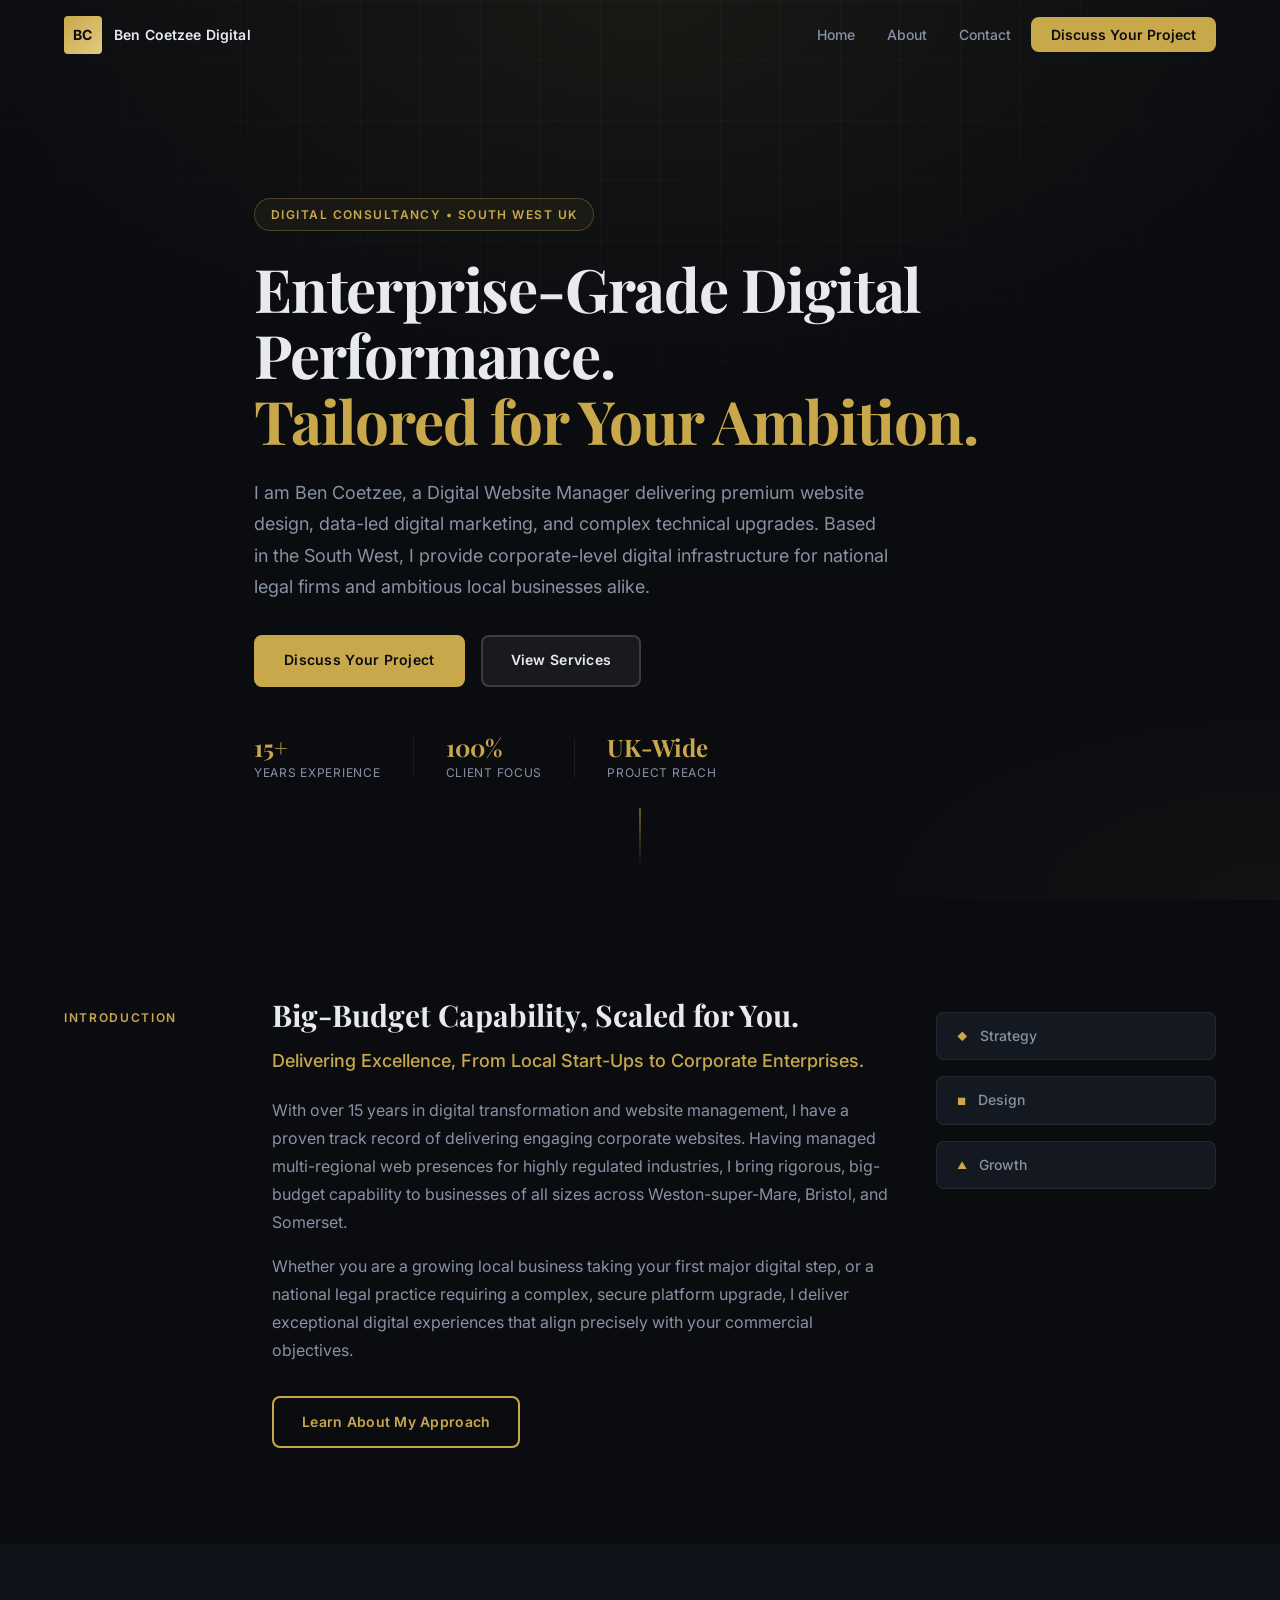
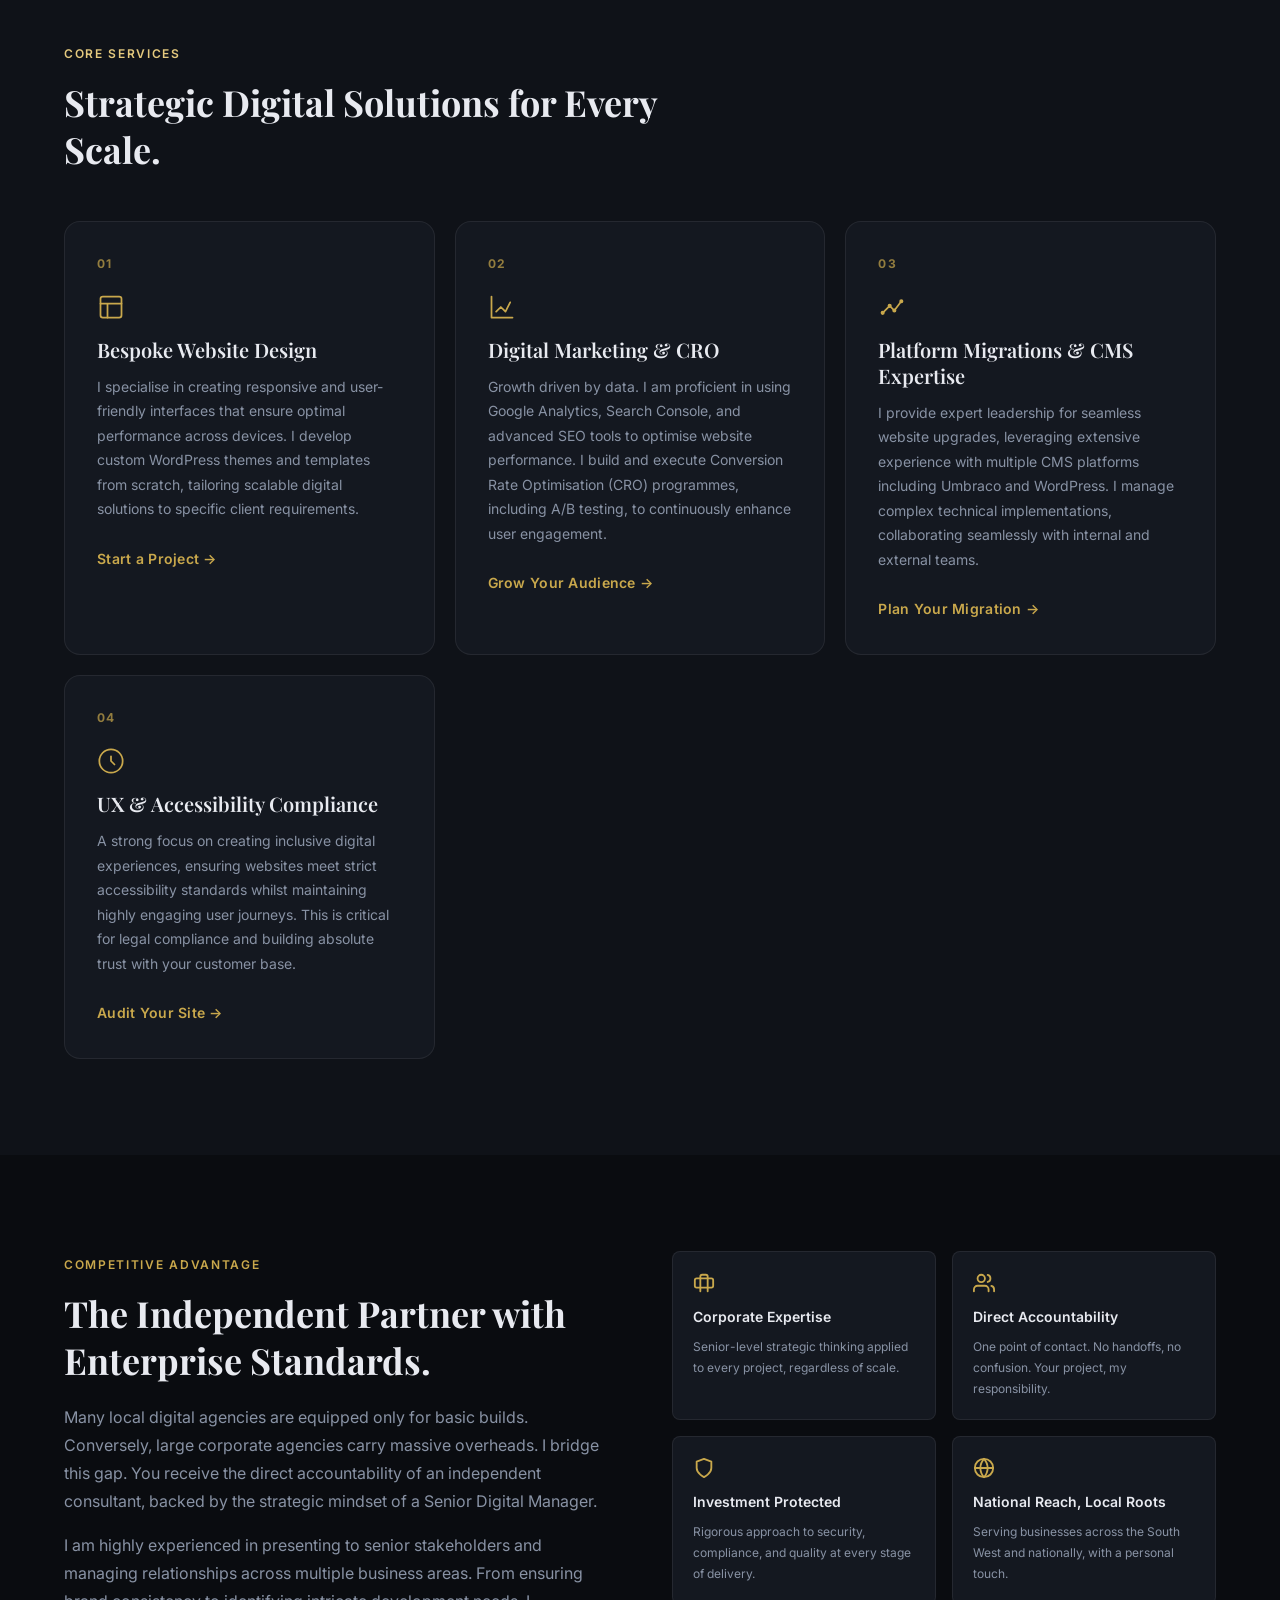
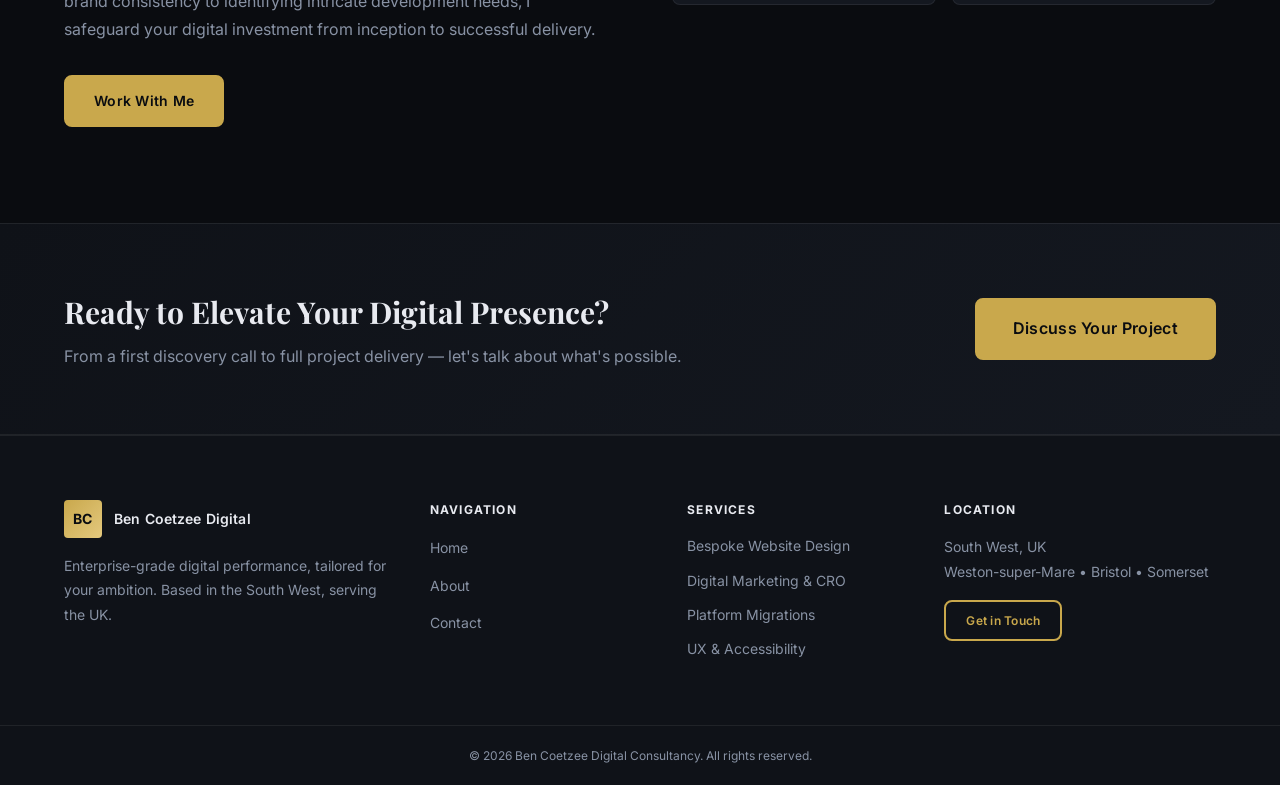
==== index.html @ 6abab6e7 "Add complete Ben Coetzee Digital Consultancy website Three-page static site (Home, About, Contact) f" ====
<!DOCTYPE html>
<html lang="en">
<head>
  <meta charset="UTF-8" />
  <meta name="viewport" content="width=device-width, initial-scale=1.0" />
  <meta name="description" content="Ben Coetzee Digital Consultancy – Enterprise-grade website design, digital marketing, and technical upgrades for businesses across Weston-super-Mare, Bristol, and Somerset." />
  <title>Ben Coetzee Digital | Enterprise-Grade Digital Performance</title>
  <link rel="stylesheet" href="assets/css/style.css" />
  <link rel="preconnect" href="https://fonts.googleapis.com" />
  <link rel="preconnect" href="https://fonts.gstatic.com" crossorigin />
  <link href="https://fonts.googleapis.com/css2?family=Inter:wght@300;400;500;600;700&family=Playfair+Display:wght@400;600;700&display=swap" rel="stylesheet" />
</head>
<body>

  <!-- Navigation -->
  <header class="site-header" id="site-header">
    <nav class="nav container">
      <a href="index.html" class="nav__logo">
        <span class="logo-mark">BC</span>
        <span class="logo-text">Ben Coetzee Digital</span>
      </a>
      <button class="nav__toggle" id="nav-toggle" aria-label="Toggle navigation" aria-expanded="false">
        <span></span><span></span><span></span>
      </button>
      <ul class="nav__links" id="nav-links">
        <li><a href="index.html" class="nav__link active">Home</a></li>
        <li><a href="about.html" class="nav__link">About</a></li>
        <li><a href="contact.html" class="nav__link">Contact</a></li>
        <li><a href="contact.html" class="nav__link nav__cta">Discuss Your Project</a></li>
      </ul>
    </nav>
  </header>

  <main>
    <!-- Hero Section -->
    <section class="hero" id="hero">
      <div class="hero__bg">
        <div class="hero__grid"></div>
      </div>
      <div class="container hero__content">
        <div class="hero__badge">Digital Consultancy &bull; South West UK</div>
        <h1 class="hero__headline">
          Enterprise-Grade Digital Performance.<br />
          <span class="highlight">Tailored for Your Ambition.</span>
        </h1>
        <p class="hero__sub">
          I am Ben Coetzee, a Digital Website Manager delivering premium website design,
          data-led digital marketing, and complex technical upgrades. Based in the South West,
          I provide corporate-level digital infrastructure for national legal firms and
          ambitious local businesses alike.
        </p>
        <div class="hero__actions">
          <a href="contact.html" class="btn btn--primary">Discuss Your Project</a>
          <a href="#services" class="btn btn--ghost">View Services</a>
        </div>
        <div class="hero__stats">
          <div class="stat">
            <span class="stat__number">15+</span>
            <span class="stat__label">Years Experience</span>
          </div>
          <div class="stat__divider"></div>
          <div class="stat">
            <span class="stat__number">100%</span>
            <span class="stat__label">Client Focus</span>
          </div>
          <div class="stat__divider"></div>
          <div class="stat">
            <span class="stat__number">UK-Wide</span>
            <span class="stat__label">Project Reach</span>
          </div>
        </div>
      </div>
      <div class="hero__scroll" aria-hidden="true">
        <div class="scroll-indicator"></div>
      </div>
    </section>

    <!-- Introduction Section -->
    <section class="intro section" id="intro">
      <div class="container intro__grid">
        <div class="intro__label">
          <span class="section-label">Introduction</span>
        </div>
        <div class="intro__body">
          <h2 class="intro__heading">
            Big-Budget Capability, Scaled for You.
          </h2>
          <h3 class="intro__sub-heading">
            Delivering Excellence, From Local Start-Ups to Corporate Enterprises.
          </h3>
          <p>
            With over 15 years in digital transformation and website management, I have a proven
            track record of delivering engaging corporate websites. Having managed multi-regional
            web presences for highly regulated industries, I bring rigorous, big-budget capability
            to businesses of all sizes across Weston-super-Mare, Bristol, and Somerset.
          </p>
          <p>
            Whether you are a growing local business taking your first major digital step, or a
            national legal practice requiring a complex, secure platform upgrade, I deliver
            exceptional digital experiences that align precisely with your commercial objectives.
          </p>
          <a href="about.html" class="btn btn--outline">Learn About My Approach</a>
        </div>
        <div class="intro__visual" aria-hidden="true">
          <div class="intro__card intro__card--1">
            <div class="card-icon">&#9670;</div>
            <span>Strategy</span>
          </div>
          <div class="intro__card intro__card--2">
            <div class="card-icon">&#9632;</div>
            <span>Design</span>
          </div>
          <div class="intro__card intro__card--3">
            <div class="card-icon">&#9650;</div>
            <span>Growth</span>
          </div>
          <div class="intro__connector"></div>
        </div>
      </div>
    </section>

    <!-- Core Services Section -->
    <section class="services section section--dark" id="services">
      <div class="container">
        <div class="section-header">
          <span class="section-label section-label--light">Core Services</span>
          <h2 class="section-title section-title--light">
            Strategic Digital Solutions for Every Scale.
          </h2>
        </div>
        <div class="services__grid">

          <article class="service-card">
            <div class="service-card__number">01</div>
            <div class="service-card__icon">
              <svg width="28" height="28" viewBox="0 0 24 24" fill="none" stroke="currentColor" stroke-width="1.5" stroke-linecap="round" stroke-linejoin="round" aria-hidden="true"><rect x="3" y="3" width="18" height="18" rx="2"/><path d="M3 9h18M9 21V9"/></svg>
            </div>
            <h3 class="service-card__title">Bespoke Website Design</h3>
            <p class="service-card__body">
              I specialise in creating responsive and user-friendly interfaces that ensure optimal
              performance across devices. I develop custom WordPress themes and templates from
              scratch, tailoring scalable digital solutions to specific client requirements.
            </p>
            <a href="contact.html" class="service-card__link">Start a Project &rarr;</a>
          </article>

          <article class="service-card">
            <div class="service-card__number">02</div>
            <div class="service-card__icon">
              <svg width="28" height="28" viewBox="0 0 24 24" fill="none" stroke="currentColor" stroke-width="1.5" stroke-linecap="round" stroke-linejoin="round" aria-hidden="true"><path d="M3 3v18h18"/><path d="M7 16l4-4 4 4 4-8"/></svg>
            </div>
            <h3 class="service-card__title">Digital Marketing &amp; CRO</h3>
            <p class="service-card__body">
              Growth driven by data. I am proficient in using Google Analytics, Search Console,
              and advanced SEO tools to optimise website performance. I build and execute
              Conversion Rate Optimisation (CRO) programmes, including A/B testing, to
              continuously enhance user engagement.
            </p>
            <a href="contact.html" class="service-card__link">Grow Your Audience &rarr;</a>
          </article>

          <article class="service-card">
            <div class="service-card__number">03</div>
            <div class="service-card__icon">
              <svg width="28" height="28" viewBox="0 0 24 24" fill="none" stroke="currentColor" stroke-width="1.5" stroke-linecap="round" stroke-linejoin="round" aria-hidden="true"><path d="M4 17l6-6 4 4 6-8"/><circle cx="4" cy="17" r="1"/><circle cx="10" cy="11" r="1"/><circle cx="14" cy="15" r="1"/><circle cx="20" cy="7" r="1"/></svg>
            </div>
            <h3 class="service-card__title">Platform Migrations &amp; CMS Expertise</h3>
            <p class="service-card__body">
              I provide expert leadership for seamless website upgrades, leveraging extensive
              experience with multiple CMS platforms including Umbraco and WordPress. I manage
              complex technical implementations, collaborating seamlessly with internal and
              external teams.
            </p>
            <a href="contact.html" class="service-card__link">Plan Your Migration &rarr;</a>
          </article>

          <article class="service-card">
            <div class="service-card__number">04</div>
            <div class="service-card__icon">
              <svg width="28" height="28" viewBox="0 0 24 24" fill="none" stroke="currentColor" stroke-width="1.5" stroke-linecap="round" stroke-linejoin="round" aria-hidden="true"><circle cx="12" cy="12" r="10"/><path d="M12 8v4l3 3"/></svg>
            </div>
            <h3 class="service-card__title">UX &amp; Accessibility Compliance</h3>
            <p class="service-card__body">
              A strong focus on creating inclusive digital experiences, ensuring websites meet
              strict accessibility standards whilst maintaining highly engaging user journeys.
              This is critical for legal compliance and building absolute trust with your
              customer base.
            </p>
            <a href="contact.html" class="service-card__link">Audit Your Site &rarr;</a>
          </article>

        </div>
      </div>
    </section>

    <!-- Why Choose Me Section -->
    <section class="why section" id="why">
      <div class="container why__inner">
        <div class="why__content">
          <span class="section-label">Competitive Advantage</span>
          <h2 class="section-title">
            The Independent Partner with Enterprise Standards.
          </h2>
          <p>
            Many local digital agencies are equipped only for basic builds. Conversely, large
            corporate agencies carry massive overheads. I bridge this gap. You receive the direct
            accountability of an independent consultant, backed by the strategic mindset of a
            Senior Digital Manager.
          </p>
          <p>
            I am highly experienced in presenting to senior stakeholders and managing
            relationships across multiple business areas. From ensuring brand consistency to
            identifying intricate development needs, I safeguard your digital investment from
            inception to successful delivery.
          </p>
          <a href="contact.html" class="btn btn--primary">Work With Me</a>
        </div>
        <div class="why__pillars">
          <div class="pillar">
            <div class="pillar__icon">
              <svg width="22" height="22" viewBox="0 0 24 24" fill="none" stroke="currentColor" stroke-width="2" stroke-linecap="round" stroke-linejoin="round" aria-hidden="true"><path d="M20 7H4a2 2 0 0 0-2 2v6a2 2 0 0 0 2 2h16a2 2 0 0 0 2-2V9a2 2 0 0 0-2-2z"/><path d="M16 21V5a2 2 0 0 0-2-2h-4a2 2 0 0 0-2 2v16"/></svg>
            </div>
            <h4>Corporate Expertise</h4>
            <p>Senior-level strategic thinking applied to every project, regardless of scale.</p>
          </div>
          <div class="pillar">
            <div class="pillar__icon">
              <svg width="22" height="22" viewBox="0 0 24 24" fill="none" stroke="currentColor" stroke-width="2" stroke-linecap="round" stroke-linejoin="round" aria-hidden="true"><path d="M17 21v-2a4 4 0 0 0-4-4H5a4 4 0 0 0-4 4v2"/><circle cx="9" cy="7" r="4"/><path d="M23 21v-2a4 4 0 0 0-3-3.87"/><path d="M16 3.13a4 4 0 0 1 0 7.75"/></svg>
            </div>
            <h4>Direct Accountability</h4>
            <p>One point of contact. No handoffs, no confusion. Your project, my responsibility.</p>
          </div>
          <div class="pillar">
            <div class="pillar__icon">
              <svg width="22" height="22" viewBox="0 0 24 24" fill="none" stroke="currentColor" stroke-width="2" stroke-linecap="round" stroke-linejoin="round" aria-hidden="true"><path d="M12 22s8-4 8-10V5l-8-3-8 3v7c0 6 8 10 8 10z"/></svg>
            </div>
            <h4>Investment Protected</h4>
            <p>Rigorous approach to security, compliance, and quality at every stage of delivery.</p>
          </div>
          <div class="pillar">
            <div class="pillar__icon">
              <svg width="22" height="22" viewBox="0 0 24 24" fill="none" stroke="currentColor" stroke-width="2" stroke-linecap="round" stroke-linejoin="round" aria-hidden="true"><circle cx="12" cy="12" r="10"/><line x1="2" y1="12" x2="22" y2="12"/><path d="M12 2a15.3 15.3 0 0 1 4 10 15.3 15.3 0 0 1-4 10 15.3 15.3 0 0 1-4-10 15.3 15.3 0 0 1 4-10z"/></svg>
            </div>
            <h4>National Reach, Local Roots</h4>
            <p>Serving businesses across the South West and nationally, with a personal touch.</p>
          </div>
        </div>
      </div>
    </section>

    <!-- CTA Banner -->
    <section class="cta-banner section--dark" aria-label="Call to action">
      <div class="container cta-banner__inner">
        <div class="cta-banner__text">
          <h2>Ready to Elevate Your Digital Presence?</h2>
          <p>From a first discovery call to full project delivery — let's talk about what's possible.</p>
        </div>
        <a href="contact.html" class="btn btn--primary btn--lg">Discuss Your Project</a>
      </div>
    </section>
  </main>

  <!-- Footer -->
  <footer class="site-footer">
    <div class="container footer__inner">
      <div class="footer__brand">
        <a href="index.html" class="nav__logo">
          <span class="logo-mark">BC</span>
          <span class="logo-text">Ben Coetzee Digital</span>
        </a>
        <p>Enterprise-grade digital performance, tailored for your ambition. Based in the South West, serving the UK.</p>
      </div>
      <nav class="footer__nav" aria-label="Footer navigation">
        <h3>Navigation</h3>
        <ul>
          <li><a href="index.html">Home</a></li>
          <li><a href="about.html">About</a></li>
          <li><a href="contact.html">Contact</a></li>
        </ul>
      </nav>
      <div class="footer__services">
        <h3>Services</h3>
        <ul>
          <li>Bespoke Website Design</li>
          <li>Digital Marketing &amp; CRO</li>
          <li>Platform Migrations</li>
          <li>UX &amp; Accessibility</li>
        </ul>
      </div>
      <div class="footer__contact">
        <h3>Location</h3>
        <p>South West, UK<br />Weston-super-Mare &bull; Bristol &bull; Somerset</p>
        <a href="contact.html" class="btn btn--outline btn--sm">Get in Touch</a>
      </div>
    </div>
    <div class="footer__bottom">
      <div class="container">
        <p>&copy; <span id="year"></span> Ben Coetzee Digital Consultancy. All rights reserved.</p>
      </div>
    </div>
  </footer>

  <script src="assets/js/main.js"></script>
</body>
</html>
---- assets/css/style.css ----
/* ============================================================
   BEN COETZEE DIGITAL — Main Stylesheet
   ============================================================ */

/* ----------------------------------------------------------
   1. CSS CUSTOM PROPERTIES
   ---------------------------------------------------------- */
:root {
  /* Colours */
  --clr-bg:          #0a0c10;
  --clr-bg-2:        #0f1218;
  --clr-bg-light:    #f7f8fa;
  --clr-surface:     #141820;
  --clr-surface-2:   #1b2130;
  --clr-border:      rgba(255,255,255,0.07);
  --clr-border-light:rgba(0,0,0,0.09);

  --clr-gold:        #c9a84c;
  --clr-gold-light:  #e4c97e;
  --clr-gold-dim:    rgba(201,168,76,0.15);

  --clr-text:        #e8eaf0;
  --clr-text-muted:  #8892a4;
  --clr-text-dark:   #1a1e2a;
  --clr-text-dark-muted: #5a6175;

  /* Typography */
  --font-body:       'Inter', system-ui, sans-serif;
  --font-display:    'Playfair Display', Georgia, serif;

  --text-xs:  0.75rem;
  --text-sm:  0.875rem;
  --text-base:1rem;
  --text-lg:  1.125rem;
  --text-xl:  1.25rem;
  --text-2xl: 1.5rem;
  --text-3xl: 1.875rem;
  --text-4xl: 2.25rem;
  --text-5xl: 3rem;
  --text-6xl: 3.75rem;

  --leading-tight:   1.1;
  --leading-snug:    1.3;
  --leading-normal:  1.6;
  --leading-relaxed: 1.75;

  /* Spacing */
  --space-1:  0.25rem;
  --space-2:  0.5rem;
  --space-3:  0.75rem;
  --space-4:  1rem;
  --space-5:  1.25rem;
  --space-6:  1.5rem;
  --space-8:  2rem;
  --space-10: 2.5rem;
  --space-12: 3rem;
  --space-16: 4rem;
  --space-20: 5rem;
  --space-24: 6rem;
  --space-32: 8rem;

  /* Layout */
  --container:   1200px;
  --radius-sm:   4px;
  --radius:      8px;
  --radius-lg:   16px;
  --radius-xl:   24px;

  /* Transitions */
  --transition: 0.22s ease;
  --transition-slow: 0.4s ease;
}

/* ----------------------------------------------------------
   2. RESET & BASE
   ---------------------------------------------------------- */
*, *::before, *::after {
  box-sizing: border-box;
  margin: 0;
  padding: 0;
}

html {
  scroll-behavior: smooth;
  font-size: 16px;
}

body {
  font-family: var(--font-body);
  font-size: var(--text-base);
  line-height: var(--leading-normal);
  color: var(--clr-text);
  background-color: var(--clr-bg);
  -webkit-font-smoothing: antialiased;
  -moz-osx-font-smoothing: grayscale;
  overflow-x: hidden;
}

img, svg { display: block; max-width: 100%; }

a {
  color: inherit;
  text-decoration: none;
}

ul, ol { list-style: none; }

button, input, select, textarea {
  font: inherit;
}

/* ----------------------------------------------------------
   3. LAYOUT UTILITIES
   ---------------------------------------------------------- */
.container {
  width: 100%;
  max-width: var(--container);
  margin-inline: auto;
  padding-inline: var(--space-6);
}

.section {
  padding-block: var(--space-24);
}

.section--dark {
  background-color: var(--clr-bg-2);
}

.section--light {
  background-color: var(--clr-bg-light);
  color: var(--clr-text-dark);
}

/* ----------------------------------------------------------
   4. TYPOGRAPHY UTILITIES
   ---------------------------------------------------------- */
.section-label {
  display: inline-block;
  font-size: var(--text-xs);
  font-weight: 600;
  letter-spacing: 0.14em;
  text-transform: uppercase;
  color: var(--clr-gold);
  margin-bottom: var(--space-4);
}

.section-label--light {
  color: var(--clr-gold-light);
}

.section-header {
  max-width: 680px;
  margin-bottom: var(--space-12);
}

.section-title {
  font-family: var(--font-display);
  font-size: clamp(var(--text-3xl), 4vw, var(--text-4xl));
  font-weight: 700;
  line-height: var(--leading-snug);
  color: var(--clr-text);
}

.section-title--light {
  color: var(--clr-text);
}

.section--light .section-title {
  color: var(--clr-text-dark);
}

.highlight {
  color: var(--clr-gold);
}

/* ----------------------------------------------------------
   5. BUTTONS
   ---------------------------------------------------------- */
.btn {
  display: inline-flex;
  align-items: center;
  gap: var(--space-2);
  padding: 0.8rem 1.75rem;
  font-size: var(--text-sm);
  font-weight: 600;
  letter-spacing: 0.02em;
  border-radius: var(--radius);
  border: 2px solid transparent;
  cursor: pointer;
  transition: all var(--transition);
  text-align: center;
  white-space: nowrap;
}

.btn--primary {
  background-color: var(--clr-gold);
  color: #0a0c10;
  border-color: var(--clr-gold);
}

.btn--primary:hover,
.btn--primary:focus-visible {
  background-color: var(--clr-gold-light);
  border-color: var(--clr-gold-light);
  transform: translateY(-1px);
  box-shadow: 0 8px 24px rgba(201,168,76,0.3);
}

.btn--ghost {
  background-color: rgba(255,255,255,0.06);
  color: var(--clr-text);
  border-color: rgba(255,255,255,0.15);
}

.btn--ghost:hover,
.btn--ghost:focus-visible {
  background-color: rgba(255,255,255,0.1);
  border-color: rgba(255,255,255,0.3);
}

.btn--outline {
  background-color: transparent;
  color: var(--clr-gold);
  border-color: var(--clr-gold);
}

.btn--outline:hover,
.btn--outline:focus-visible {
  background-color: var(--clr-gold-dim);
  transform: translateY(-1px);
}

.section--light .btn--outline {
  color: var(--clr-text-dark);
  border-color: var(--clr-text-dark);
}

.section--light .btn--outline:hover {
  background-color: rgba(0,0,0,0.06);
}

.btn--lg {
  padding: 1rem 2.25rem;
  font-size: var(--text-base);
}

.btn--sm {
  padding: 0.55rem 1.25rem;
  font-size: var(--text-xs);
}

.btn--full {
  width: 100%;
  justify-content: center;
}

/* ----------------------------------------------------------
   6. NAVIGATION
   ---------------------------------------------------------- */
.site-header {
  position: fixed;
  top: 0;
  left: 0;
  right: 0;
  z-index: 100;
  padding-block: var(--space-4);
  transition: background var(--transition-slow), box-shadow var(--transition-slow), padding var(--transition);
}

.site-header.scrolled {
  background-color: rgba(10,12,16,0.96);
  backdrop-filter: blur(12px);
  -webkit-backdrop-filter: blur(12px);
  box-shadow: 0 1px 0 var(--clr-border), 0 8px 32px rgba(0,0,0,0.4);
  padding-block: var(--space-3);
}

.nav {
  display: flex;
  align-items: center;
  justify-content: space-between;
  gap: var(--space-8);
}

.nav__logo {
  display: flex;
  align-items: center;
  gap: var(--space-3);
  flex-shrink: 0;
}

.logo-mark {
  display: grid;
  place-items: center;
  width: 38px;
  height: 38px;
  background: linear-gradient(135deg, var(--clr-gold) 0%, var(--clr-gold-light) 100%);
  color: #0a0c10;
  font-weight: 700;
  font-size: var(--text-sm);
  border-radius: var(--radius-sm);
  letter-spacing: 0.02em;
  flex-shrink: 0;
}

.logo-text {
  font-size: var(--text-sm);
  font-weight: 600;
  letter-spacing: 0.01em;
  color: var(--clr-text);
}

.nav__links {
  display: flex;
  align-items: center;
  gap: var(--space-2);
}

.nav__link {
  padding: var(--space-2) var(--space-3);
  font-size: var(--text-sm);
  font-weight: 500;
  color: var(--clr-text-muted);
  border-radius: var(--radius-sm);
  transition: color var(--transition), background var(--transition);
}

.nav__link:hover,
.nav__link.active {
  color: var(--clr-text);
  background-color: rgba(255,255,255,0.05);
}

.nav__link.nav__cta {
  padding: 0.55rem 1.25rem;
  font-size: var(--text-sm);
  font-weight: 600;
  background-color: var(--clr-gold);
  color: #0a0c10;
  border-radius: var(--radius);
}

.nav__link.nav__cta:hover {
  background-color: var(--clr-gold-light);
  color: #0a0c10;
}

.nav__toggle {
  display: none;
  flex-direction: column;
  gap: 5px;
  background: none;
  border: none;
  cursor: pointer;
  padding: var(--space-2);
  border-radius: var(--radius-sm);
}

.nav__toggle span {
  display: block;
  width: 24px;
  height: 2px;
  background-color: var(--clr-text);
  border-radius: 2px;
  transition: transform var(--transition), opacity var(--transition);
}

.nav__toggle[aria-expanded="true"] span:nth-child(1) {
  transform: translateY(7px) rotate(45deg);
}
.nav__toggle[aria-expanded="true"] span:nth-child(2) {
  opacity: 0;
}
.nav__toggle[aria-expanded="true"] span:nth-child(3) {
  transform: translateY(-7px) rotate(-45deg);
}

/* ----------------------------------------------------------
   7. HERO SECTION
   ---------------------------------------------------------- */
.hero {
  position: relative;
  min-height: 100vh;
  display: flex;
  align-items: center;
  padding-top: 80px;
  overflow: hidden;
}

.hero__bg {
  position: absolute;
  inset: 0;
  background: radial-gradient(ellipse 80% 60% at 50% 0%, rgba(201,168,76,0.08) 0%, transparent 70%),
              radial-gradient(ellipse 60% 40% at 100% 100%, rgba(201,168,76,0.04) 0%, transparent 60%),
              var(--clr-bg);
}

.hero__grid {
  position: absolute;
  inset: 0;
  background-image:
    linear-gradient(rgba(255,255,255,0.025) 1px, transparent 1px),
    linear-gradient(90deg, rgba(255,255,255,0.025) 1px, transparent 1px);
  background-size: 60px 60px;
  mask-image: radial-gradient(ellipse 100% 100% at 50% 0%, black 20%, transparent 80%);
  -webkit-mask-image: radial-gradient(ellipse 100% 100% at 50% 0%, black 20%, transparent 80%);
}

.hero__content {
  position: relative;
  z-index: 1;
  padding-block: var(--space-24);
  max-width: 820px;
}

.hero__badge {
  display: inline-flex;
  align-items: center;
  gap: var(--space-2);
  font-size: var(--text-xs);
  font-weight: 600;
  letter-spacing: 0.12em;
  text-transform: uppercase;
  color: var(--clr-gold);
  border: 1px solid rgba(201,168,76,0.3);
  border-radius: 100px;
  padding: 0.35rem 1rem;
  margin-bottom: var(--space-6);
  background: rgba(201,168,76,0.06);
}

.hero__headline {
  font-family: var(--font-display);
  font-size: clamp(var(--text-4xl), 6vw, var(--text-6xl));
  font-weight: 700;
  line-height: var(--leading-tight);
  color: var(--clr-text);
  margin-bottom: var(--space-6);
  letter-spacing: -0.02em;
}

.hero__sub {
  font-size: clamp(var(--text-base), 1.5vw, var(--text-lg));
  color: var(--clr-text-muted);
  line-height: var(--leading-relaxed);
  max-width: 640px;
  margin-bottom: var(--space-8);
}

.hero__actions {
  display: flex;
  align-items: center;
  gap: var(--space-4);
  flex-wrap: wrap;
  margin-bottom: var(--space-12);
}

.hero__stats {
  display: flex;
  align-items: center;
  gap: var(--space-8);
  flex-wrap: wrap;
}

.stat {
  display: flex;
  flex-direction: column;
  gap: var(--space-1);
}

.stat__number {
  font-family: var(--font-display);
  font-size: var(--text-2xl);
  font-weight: 700;
  color: var(--clr-gold);
  line-height: 1;
}

.stat__label {
  font-size: var(--text-xs);
  color: var(--clr-text-muted);
  letter-spacing: 0.06em;
  text-transform: uppercase;
}

.stat__divider {
  width: 1px;
  height: 40px;
  background: var(--clr-border);
}

.hero__scroll {
  position: absolute;
  bottom: var(--space-8);
  left: 50%;
  transform: translateX(-50%);
}

.scroll-indicator {
  width: 1px;
  height: 60px;
  background: linear-gradient(to bottom, var(--clr-gold), transparent);
  animation: scrollPulse 2s ease-in-out infinite;
}

@keyframes scrollPulse {
  0%, 100% { opacity: 1; transform: scaleY(1); }
  50% { opacity: 0.4; transform: scaleY(0.6); }
}

/* ----------------------------------------------------------
   8. PAGE HERO (Inner Pages)
   ---------------------------------------------------------- */
.page-hero {
  position: relative;
  padding-top: 120px;
  padding-bottom: var(--space-20);
  overflow: hidden;
  background: var(--clr-bg);
}

.page-hero__bg {
  position: absolute;
  inset: 0;
  background: radial-gradient(ellipse 80% 60% at 50% 0%, rgba(201,168,76,0.07) 0%, transparent 70%);
}

.page-hero__content {
  position: relative;
  z-index: 1;
}

.page-hero__title {
  font-family: var(--font-display);
  font-size: clamp(var(--text-3xl), 5vw, var(--text-5xl));
  font-weight: 700;
  line-height: var(--leading-tight);
  color: var(--clr-text);
  margin-top: var(--space-3);
  letter-spacing: -0.02em;
}

.page-hero__sub {
  margin-top: var(--space-5);
  font-size: var(--text-lg);
  color: var(--clr-text-muted);
  line-height: var(--leading-relaxed);
  max-width: 680px;
}

/* ----------------------------------------------------------
   9. INTRO SECTION
   ---------------------------------------------------------- */
.intro__grid {
  display: grid;
  grid-template-columns: 160px 1fr 280px;
  gap: var(--space-12);
  align-items: start;
}

.intro__label {
  padding-top: 0.5rem;
}

.intro__heading {
  font-family: var(--font-display);
  font-size: clamp(var(--text-2xl), 3vw, var(--text-3xl));
  font-weight: 700;
  line-height: var(--leading-snug);
  color: var(--clr-text);
  margin-bottom: var(--space-3);
}

.intro__sub-heading {
  font-size: var(--text-lg);
  font-weight: 500;
  color: var(--clr-gold);
  margin-bottom: var(--space-5);
  font-family: var(--font-body);
}

.intro__body p {
  color: var(--clr-text-muted);
  line-height: var(--leading-relaxed);
  margin-bottom: var(--space-4);
}

.intro__body p:last-of-type {
  margin-bottom: var(--space-8);
}

.intro__visual {
  position: relative;
  display: flex;
  flex-direction: column;
  align-items: center;
  gap: var(--space-4);
  padding-top: var(--space-4);
}

.intro__card {
  display: flex;
  align-items: center;
  gap: var(--space-3);
  padding: var(--space-3) var(--space-5);
  background: var(--clr-surface);
  border: 1px solid var(--clr-border);
  border-radius: var(--radius);
  font-size: var(--text-sm);
  font-weight: 500;
  color: var(--clr-text-muted);
  width: 100%;
  transition: border-color var(--transition), transform var(--transition);
}

.intro__card:hover {
  border-color: rgba(201,168,76,0.3);
  transform: translateX(4px);
}

.card-icon {
  color: var(--clr-gold);
  font-size: 10px;
  flex-shrink: 0;
}

/* ----------------------------------------------------------
   10. SERVICES SECTION
   ---------------------------------------------------------- */
.services__grid {
  display: grid;
  grid-template-columns: repeat(auto-fit, minmax(280px, 1fr));
  gap: var(--space-5);
}

.service-card {
  position: relative;
  padding: var(--space-8);
  background: var(--clr-surface);
  border: 1px solid var(--clr-border);
  border-radius: var(--radius-lg);
  transition: border-color var(--transition), transform var(--transition), box-shadow var(--transition);
  overflow: hidden;
}

.service-card::before {
  content: '';
  position: absolute;
  top: 0;
  left: 0;
  right: 0;
  height: 2px;
  background: linear-gradient(90deg, var(--clr-gold), transparent);
  opacity: 0;
  transition: opacity var(--transition);
}

.service-card:hover {
  border-color: rgba(201,168,76,0.25);
  transform: translateY(-4px);
  box-shadow: 0 20px 48px rgba(0,0,0,0.3);
}

.service-card:hover::before {
  opacity: 1;
}

.service-card__number {
  font-size: var(--text-xs);
  font-weight: 700;
  letter-spacing: 0.1em;
  color: var(--clr-gold);
  margin-bottom: var(--space-5);
  opacity: 0.7;
}

.service-card__icon {
  color: var(--clr-gold);
  margin-bottom: var(--space-4);
}

.service-card__title {
  font-family: var(--font-display);
  font-size: var(--text-xl);
  font-weight: 600;
  color: var(--clr-text);
  margin-bottom: var(--space-3);
  line-height: var(--leading-snug);
}

.service-card__body {
  font-size: var(--text-sm);
  color: var(--clr-text-muted);
  line-height: var(--leading-relaxed);
  margin-bottom: var(--space-6);
}

.service-card__link {
  font-size: var(--text-sm);
  font-weight: 600;
  color: var(--clr-gold);
  letter-spacing: 0.02em;
  transition: color var(--transition), gap var(--transition);
  display: inline-flex;
  align-items: center;
  gap: var(--space-1);
}

.service-card__link:hover {
  color: var(--clr-gold-light);
  gap: var(--space-2);
}

/* ----------------------------------------------------------
   11. WHY SECTION
   ---------------------------------------------------------- */
.why__inner {
  display: grid;
  grid-template-columns: 1fr 1fr;
  gap: var(--space-16);
  align-items: start;
}

.why__content .section-title {
  margin-bottom: var(--space-5);
}

.why__content p {
  color: var(--clr-text-muted);
  line-height: var(--leading-relaxed);
  margin-bottom: var(--space-4);
}

.why__content p:last-of-type {
  margin-bottom: var(--space-8);
}

.why__pillars {
  display: grid;
  grid-template-columns: 1fr 1fr;
  gap: var(--space-4);
}

.pillar {
  padding: var(--space-5);
  background: var(--clr-surface);
  border: 1px solid var(--clr-border);
  border-radius: var(--radius);
  transition: border-color var(--transition);
}

.pillar:hover {
  border-color: rgba(201,168,76,0.25);
}

.pillar__icon {
  color: var(--clr-gold);
  margin-bottom: var(--space-3);
}

.pillar h4 {
  font-size: var(--text-sm);
  font-weight: 600;
  color: var(--clr-text);
  margin-bottom: var(--space-2);
}

.pillar p {
  font-size: var(--text-xs);
  color: var(--clr-text-muted);
  line-height: var(--leading-relaxed);
}

/* ----------------------------------------------------------
   12. CTA BANNER
   ---------------------------------------------------------- */
.cta-banner {
  padding-block: var(--space-16);
  background: linear-gradient(135deg, var(--clr-bg-2) 0%, var(--clr-surface) 100%);
  border-top: 1px solid var(--clr-border);
  border-bottom: 1px solid var(--clr-border);
}

.cta-banner__inner {
  display: flex;
  align-items: center;
  justify-content: space-between;
  gap: var(--space-8);
  flex-wrap: wrap;
}

.cta-banner__text h2 {
  font-family: var(--font-display);
  font-size: clamp(var(--text-2xl), 3vw, var(--text-3xl));
  font-weight: 700;
  color: var(--clr-text);
  margin-bottom: var(--space-2);
}

.cta-banner__text p {
  font-size: var(--text-base);
  color: var(--clr-text-muted);
}

/* ----------------------------------------------------------
   13. ABOUT PAGE
   ---------------------------------------------------------- */
.about__grid {
  display: grid;
  grid-template-columns: 320px 1fr;
  gap: var(--space-12);
  align-items: start;
}

.portrait-placeholder {
  aspect-ratio: 3/4;
  background: var(--clr-surface);
  border: 1px solid var(--clr-border);
  border-radius: var(--radius-lg);
  display: flex;
  flex-direction: column;
  align-items: center;
  justify-content: center;
  gap: var(--space-2);
  margin-bottom: var(--space-5);
  position: relative;
  overflow: hidden;
}

.portrait-placeholder::before {
  content: '';
  position: absolute;
  inset: 0;
  background: radial-gradient(ellipse at 50% 30%, rgba(201,168,76,0.08) 0%, transparent 70%);
}

.portrait-initials {
  font-family: var(--font-display);
  font-size: var(--text-6xl);
  font-weight: 700;
  color: var(--clr-gold);
  opacity: 0.5;
}

.portrait-label {
  font-weight: 600;
  font-size: var(--text-base);
  color: var(--clr-text);
}

.portrait-sub {
  font-size: var(--text-sm);
  color: var(--clr-text-muted);
}

.about__credentials {
  display: flex;
  flex-direction: column;
  gap: var(--space-3);
}

.credential {
  display: flex;
  align-items: center;
  gap: var(--space-3);
  padding: var(--space-3) var(--space-4);
  background: var(--clr-surface);
  border: 1px solid var(--clr-border);
  border-radius: var(--radius);
}

.credential__number {
  font-family: var(--font-display);
  font-size: var(--text-xl);
  font-weight: 700;
  color: var(--clr-gold);
  line-height: 1;
  min-width: 48px;
}

.credential__icon {
  font-size: var(--text-base);
  color: var(--clr-gold);
  min-width: 48px;
  text-align: center;
}

.credential__label {
  font-size: var(--text-sm);
  color: var(--clr-text-muted);
}

.about__body .about__heading {
  font-family: var(--font-display);
  font-size: clamp(var(--text-2xl), 3vw, var(--text-3xl));
  font-weight: 700;
  color: var(--clr-text);
  margin-bottom: var(--space-5);
}

.about__body p {
  color: var(--clr-text-muted);
  line-height: var(--leading-relaxed);
  margin-bottom: var(--space-4);
}

.about__accessible {
  display: flex;
  gap: var(--space-5);
  margin: var(--space-8) 0;
  padding: var(--space-6);
  background: var(--clr-surface);
  border: 1px solid var(--clr-border);
  border-radius: var(--radius-lg);
}

.accessible__marker {
  width: 3px;
  border-radius: 3px;
  background: linear-gradient(to bottom, var(--clr-gold), rgba(201,168,76,0.2));
  flex-shrink: 0;
}

.accessible__content h3 {
  font-size: var(--text-base);
  font-weight: 600;
  color: var(--clr-gold);
  margin-bottom: var(--space-2);
}

.accessible__content p {
  font-size: var(--text-sm);
  color: var(--clr-text-muted);
  line-height: var(--leading-relaxed);
  margin-bottom: 0 !important;
}

/* Expertise */
.expertise__grid {
  display: grid;
  grid-template-columns: repeat(auto-fit, minmax(260px, 1fr));
  gap: var(--space-5);
}

.expertise-item {
  padding: var(--space-6);
  background: #fff;
  border: 1px solid var(--clr-border-light);
  border-radius: var(--radius-lg);
  transition: box-shadow var(--transition), transform var(--transition);
}

.expertise-item:hover {
  box-shadow: 0 8px 32px rgba(0,0,0,0.08);
  transform: translateY(-2px);
}

.expertise-item__header {
  display: flex;
  align-items: center;
  gap: var(--space-3);
  margin-bottom: var(--space-3);
}

.expertise-item__header svg {
  color: var(--clr-gold);
  flex-shrink: 0;
}

.expertise-item__header h3 {
  font-size: var(--text-base);
  font-weight: 600;
  color: var(--clr-text-dark);
}

.expertise-item p {
  font-size: var(--text-sm);
  color: var(--clr-text-dark-muted);
  line-height: var(--leading-relaxed);
}

/* Clients */
.clients__grid {
  display: grid;
  grid-template-columns: repeat(auto-fit, minmax(280px, 1fr));
  gap: var(--space-5);
}

.client-type {
  padding: var(--space-8);
  background: var(--clr-surface);
  border: 1px solid var(--clr-border);
  border-radius: var(--radius-lg);
  transition: border-color var(--transition);
}

.client-type:hover {
  border-color: rgba(201,168,76,0.25);
}

.client-type__icon {
  color: var(--clr-gold);
  margin-bottom: var(--space-4);
}

.client-type h3 {
  font-family: var(--font-display);
  font-size: var(--text-xl);
  font-weight: 600;
  color: var(--clr-text);
  margin-bottom: var(--space-3);
}

.client-type p {
  font-size: var(--text-sm);
  color: var(--clr-text-muted);
  line-height: var(--leading-relaxed);
}

/* ----------------------------------------------------------
   14. CONTACT PAGE
   ---------------------------------------------------------- */
.contact__grid {
  display: grid;
  grid-template-columns: 1fr 420px;
  gap: var(--space-12);
  align-items: start;
}

.contact__form-wrap h2 {
  font-family: var(--font-display);
  font-size: clamp(var(--text-2xl), 3vw, var(--text-3xl));
  font-weight: 700;
  color: var(--clr-text);
  margin-bottom: var(--space-2);
}

.contact__intro {
  font-size: var(--text-sm);
  color: var(--clr-text-muted);
  margin-bottom: var(--space-8);
  line-height: var(--leading-relaxed);
}

/* Form */
.contact-form {
  display: flex;
  flex-direction: column;
  gap: var(--space-5);
}

.form-group {
  display: flex;
  flex-direction: column;
  gap: var(--space-2);
}

.form-group label {
  font-size: var(--text-sm);
  font-weight: 500;
  color: var(--clr-text);
}

.required {
  color: var(--clr-gold);
}

.form-group input,
.form-group select,
.form-group textarea {
  padding: 0.75rem 1rem;
  background: var(--clr-surface);
  border: 1px solid var(--clr-border);
  border-radius: var(--radius);
  color: var(--clr-text);
  font-size: var(--text-sm);
  transition: border-color var(--transition), box-shadow var(--transition);
  -webkit-appearance: none;
  appearance: none;
}

.form-group input::placeholder,
.form-group textarea::placeholder {
  color: var(--clr-text-muted);
  opacity: 0.6;
}

.form-group input:focus,
.form-group select:focus,
.form-group textarea:focus {
  outline: none;
  border-color: var(--clr-gold);
  box-shadow: 0 0 0 3px rgba(201,168,76,0.12);
}

.form-group input.error,
.form-group select.error,
.form-group textarea.error {
  border-color: #e05a5a;
  box-shadow: 0 0 0 3px rgba(224,90,90,0.1);
}

.form-error {
  font-size: var(--text-xs);
  color: #e05a5a;
  min-height: 1rem;
}

.select-wrap {
  position: relative;
}

.select-wrap select {
  width: 100%;
  cursor: pointer;
  padding-right: 2.5rem;
}

.select-wrap select option {
  background: var(--clr-surface);
  color: var(--clr-text);
}

.select-arrow {
  position: absolute;
  right: 0.875rem;
  top: 50%;
  transform: translateY(-50%);
  pointer-events: none;
  color: var(--clr-text-muted);
}

.form-group textarea {
  resize: vertical;
  min-height: 140px;
}

/* Checkbox */
.form-group--checkbox label {
  cursor: pointer;
  font-weight: 400;
  color: var(--clr-text-muted);
}

.checkbox-label {
  display: flex !important;
  align-items: flex-start;
  gap: var(--space-3);
  font-size: var(--text-sm) !important;
}

.form-group--checkbox input[type="checkbox"] {
  position: absolute;
  opacity: 0;
  pointer-events: none;
  width: 0;
  height: 0;
}

.checkbox-custom {
  display: block;
  width: 18px;
  height: 18px;
  border: 2px solid var(--clr-border);
  border-radius: 4px;
  flex-shrink: 0;
  margin-top: 2px;
  transition: border-color var(--transition), background var(--transition);
  position: relative;
}

.form-group--checkbox input:checked + .checkbox-custom {
  background: var(--clr-gold);
  border-color: var(--clr-gold);
}

.form-group--checkbox input:checked + .checkbox-custom::after {
  content: '';
  position: absolute;
  top: 1px;
  left: 4px;
  width: 6px;
  height: 10px;
  border: 2px solid #0a0c10;
  border-top: none;
  border-left: none;
  transform: rotate(45deg);
}

.form-success {
  display: flex;
  align-items: center;
  gap: var(--space-3);
  padding: var(--space-4) var(--space-5);
  background: rgba(201,168,76,0.1);
  border: 1px solid rgba(201,168,76,0.3);
  border-radius: var(--radius);
  color: var(--clr-gold-light);
}

.form-success svg { flex-shrink: 0; }
.form-success p { font-size: var(--text-sm); }

/* Info Cards */
.contact__info {
  display: flex;
  flex-direction: column;
  gap: var(--space-4);
}

.info-card {
  padding: var(--space-6);
  background: var(--clr-surface);
  border: 1px solid var(--clr-border);
  border-radius: var(--radius-lg);
}

.info-card h3 {
  font-size: var(--text-sm);
  font-weight: 600;
  color: var(--clr-gold);
  text-transform: uppercase;
  letter-spacing: 0.08em;
  margin-bottom: var(--space-4);
}

.info-list {
  display: flex;
  flex-direction: column;
  gap: var(--space-3);
}

.info-list li {
  display: flex;
  align-items: center;
  gap: var(--space-3);
  font-size: var(--text-sm);
  color: var(--clr-text-muted);
}

.info-list svg { color: var(--clr-gold); flex-shrink: 0; }

.location-tags {
  display: flex;
  flex-wrap: wrap;
  gap: var(--space-2);
  margin-top: var(--space-4);
}

.location-tag {
  font-size: var(--text-xs);
  padding: 0.25rem 0.65rem;
  background: var(--clr-gold-dim);
  color: var(--clr-gold-light);
  border-radius: 100px;
  border: 1px solid rgba(201,168,76,0.2);
}

.info-card--accent {
  border-color: rgba(201,168,76,0.2);
  background: linear-gradient(135deg, var(--clr-surface) 0%, rgba(201,168,76,0.04) 100%);
}

.process-list {
  display: flex;
  flex-direction: column;
  gap: var(--space-5);
}

.process-list li {
  display: flex;
  gap: var(--space-4);
  align-items: flex-start;
}

.process-num {
  font-size: var(--text-xs);
  font-weight: 700;
  color: var(--clr-gold);
  letter-spacing: 0.06em;
  flex-shrink: 0;
  padding-top: 3px;
}

.process-list strong {
  display: block;
  font-size: var(--text-sm);
  font-weight: 600;
  color: var(--clr-text);
  margin-bottom: var(--space-1);
}

.process-list p {
  font-size: var(--text-xs);
  color: var(--clr-text-muted);
  line-height: var(--leading-relaxed);
}

/* ----------------------------------------------------------
   15. FOOTER
   ---------------------------------------------------------- */
.site-footer {
  background-color: var(--clr-bg-2);
  border-top: 1px solid var(--clr-border);
}

.footer__inner {
  display: grid;
  grid-template-columns: 1.5fr 1fr 1fr 1.25fr;
  gap: var(--space-10);
  padding-block: var(--space-16);
}

.footer__brand .nav__logo {
  margin-bottom: var(--space-4);
  display: inline-flex;
}

.footer__brand p {
  font-size: var(--text-sm);
  color: var(--clr-text-muted);
  line-height: var(--leading-relaxed);
}

.footer__nav h3,
.footer__services h3,
.footer__contact h3 {
  font-size: var(--text-xs);
  font-weight: 700;
  letter-spacing: 0.1em;
  text-transform: uppercase;
  color: var(--clr-text);
  margin-bottom: var(--space-4);
}

.footer__nav ul,
.footer__services ul {
  display: flex;
  flex-direction: column;
  gap: var(--space-3);
}

.footer__nav a {
  font-size: var(--text-sm);
  color: var(--clr-text-muted);
  transition: color var(--transition);
}

.footer__nav a:hover { color: var(--clr-text); }

.footer__services li {
  font-size: var(--text-sm);
  color: var(--clr-text-muted);
}

.footer__contact p {
  font-size: var(--text-sm);
  color: var(--clr-text-muted);
  line-height: var(--leading-relaxed);
  margin-bottom: var(--space-4);
}

.footer__bottom {
  border-top: 1px solid var(--clr-border);
  padding-block: var(--space-5);
  text-align: center;
}

.footer__bottom p {
  font-size: var(--text-xs);
  color: var(--clr-text-muted);
}

/* ----------------------------------------------------------
   16. SCROLL ANIMATION (fade-in)
   ---------------------------------------------------------- */
.reveal {
  opacity: 0;
  transform: translateY(24px);
  transition: opacity 0.6s ease, transform 0.6s ease;
}

.reveal.visible {
  opacity: 1;
  transform: translateY(0);
}

/* Stagger delays for children */
.reveal-stagger > *:nth-child(1) { transition-delay: 0s; }
.reveal-stagger > *:nth-child(2) { transition-delay: 0.1s; }
.reveal-stagger > *:nth-child(3) { transition-delay: 0.2s; }
.reveal-stagger > *:nth-child(4) { transition-delay: 0.3s; }

/* ----------------------------------------------------------
   17. FOCUS STYLES (Accessibility)
   ---------------------------------------------------------- */
:focus-visible {
  outline: 2px solid var(--clr-gold);
  outline-offset: 3px;
}

/* ----------------------------------------------------------
   18. RESPONSIVE
   ---------------------------------------------------------- */
@media (max-width: 1024px) {
  .intro__grid {
    grid-template-columns: 1fr;
    gap: var(--space-8);
  }
  .intro__label { display: none; }
  .intro__visual { flex-direction: row; padding: 0; }
  .intro__card { flex: 1; }

  .why__inner {
    grid-template-columns: 1fr;
    gap: var(--space-10);
  }

  .about__grid {
    grid-template-columns: 280px 1fr;
    gap: var(--space-8);
  }

  .contact__grid {
    grid-template-columns: 1fr;
  }

  .footer__inner {
    grid-template-columns: 1fr 1fr;
    gap: var(--space-8);
  }
  .footer__brand { grid-column: 1 / -1; }
}

@media (max-width: 768px) {
  .section { padding-block: var(--space-16); }

  /* Nav mobile */
  .nav__toggle { display: flex; }

  .nav__links {
    position: fixed;
    inset: 0;
    top: 0;
    background: rgba(10,12,16,0.98);
    backdrop-filter: blur(16px);
    flex-direction: column;
    align-items: center;
    justify-content: center;
    gap: var(--space-4);
    pointer-events: none;
    opacity: 0;
    transition: opacity var(--transition);
    z-index: 99;
  }

  .nav__links.open {
    pointer-events: all;
    opacity: 1;
  }

  .nav__link {
    font-size: var(--text-xl);
    padding: var(--space-3) var(--space-6);
  }

  .nav__link.nav__cta {
    font-size: var(--text-base);
    padding: var(--space-3) var(--space-6);
  }

  /* Hero */
  .hero__stats {
    gap: var(--space-5);
  }
  .stat__divider { display: none; }

  /* Services */
  .services__grid {
    grid-template-columns: 1fr;
  }

  /* Why */
  .why__pillars {
    grid-template-columns: 1fr;
  }

  /* About */
  .about__grid {
    grid-template-columns: 1fr;
  }

  /* CTA */
  .cta-banner__inner {
    flex-direction: column;
    text-align: center;
  }

  /* Footer */
  .footer__inner {
    grid-template-columns: 1fr;
  }
  .footer__brand { grid-column: auto; }
}

@media (max-width: 480px) {
  .container { padding-inline: var(--space-4); }

  .hero__actions {
    flex-direction: column;
    align-items: flex-start;
  }

  .btn { width: 100%; justify-content: center; }
  .btn--ghost, .btn--outline { width: auto; }
  .hero__actions .btn--ghost { width: 100%; }

  .intro__visual { flex-direction: column; }
}
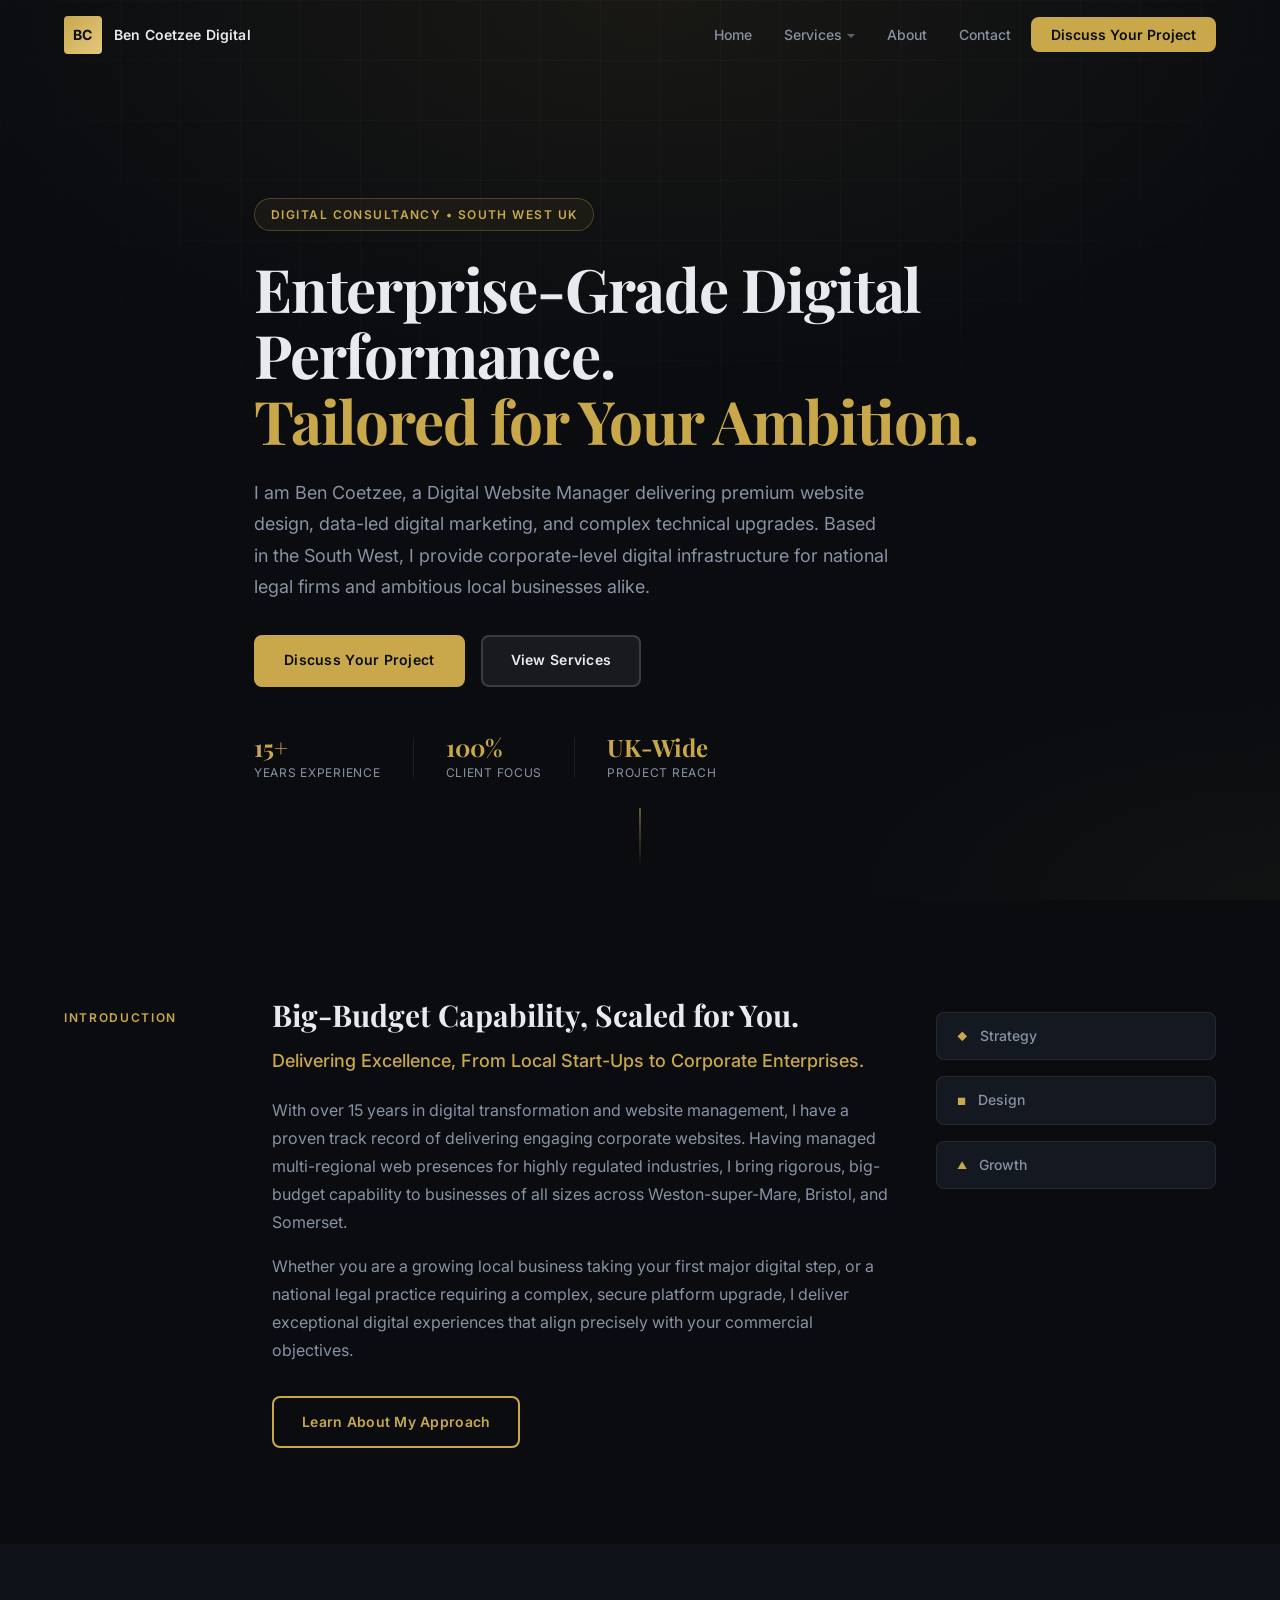
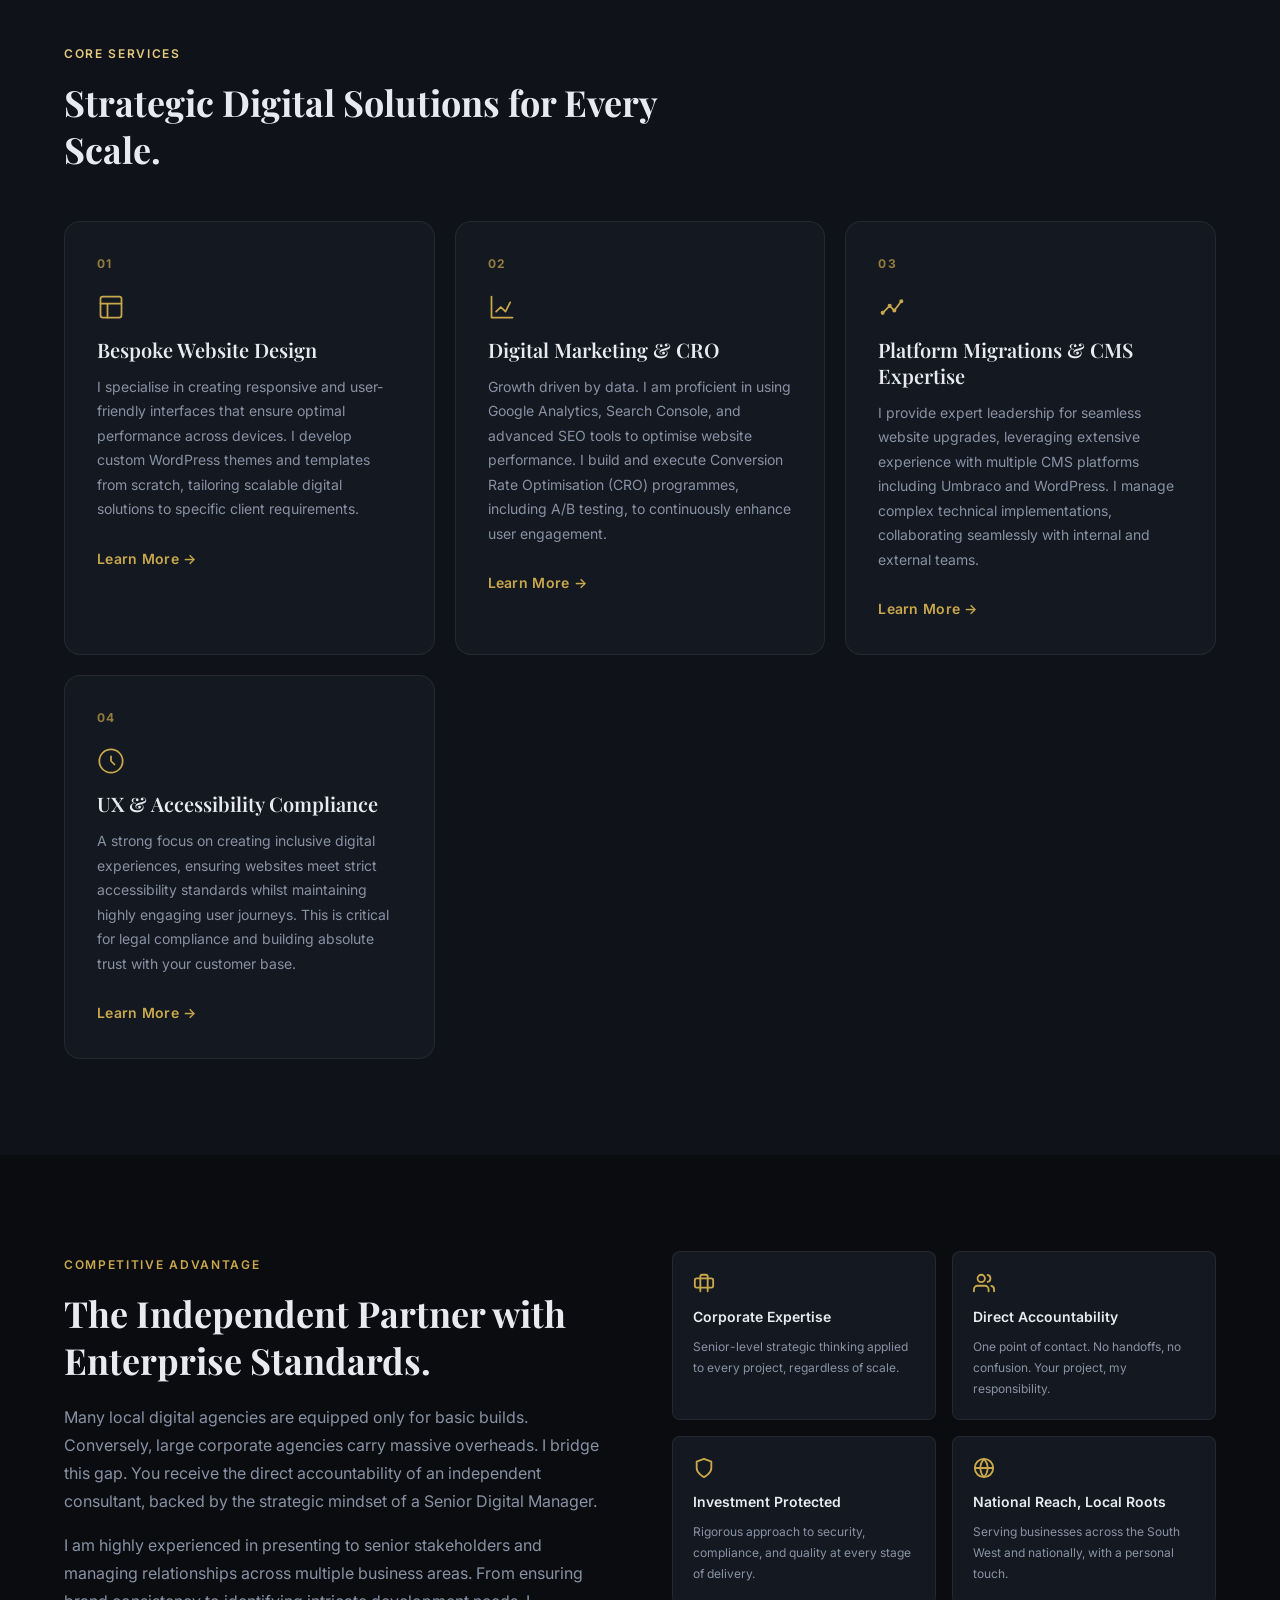
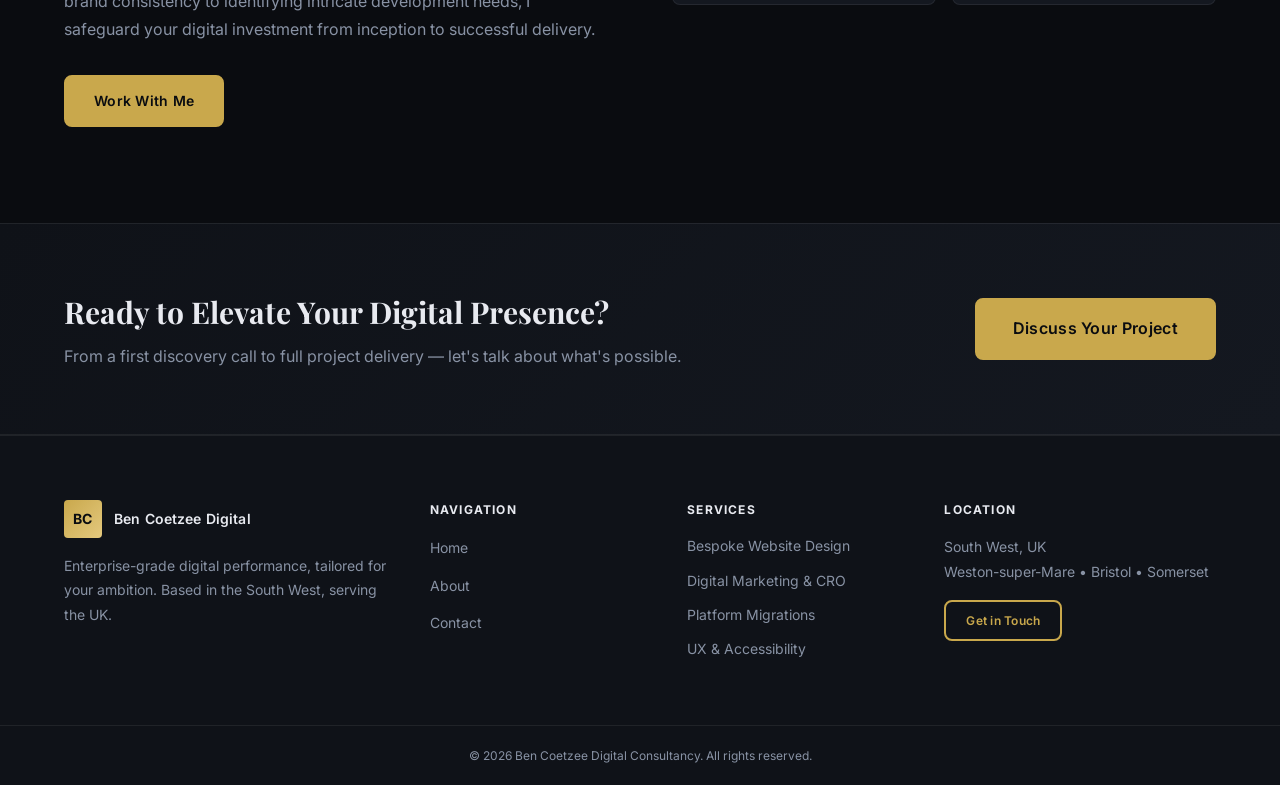
==== commit 89aea58a: "Add four service pages with full content and nav dropdown New pages: - service-bespoke-design.html: " ====
--- a/index.html
+++ b/index.html
@@ -24,6 +24,15 @@
       </button>
       <ul class="nav__links" id="nav-links">
         <li><a href="index.html" class="nav__link active">Home</a></li>
+        <li class="nav__item--dropdown">
+          <a href="#services" class="nav__link" aria-haspopup="true" aria-expanded="false" id="services-toggle">Services</a>
+          <ul class="nav__dropdown" aria-label="Services submenu">
+            <li><a href="service-bespoke-design.html">Bespoke Website Design</a></li>
+            <li><a href="service-digital-marketing.html">Digital Marketing &amp; CRO</a></li>
+            <li><a href="service-platform-migrations.html">Platform Migrations</a></li>
+            <li><a href="service-ux-accessibility.html">UX &amp; Accessibility</a></li>
+          </ul>
+        </li>
         <li><a href="about.html" class="nav__link">About</a></li>
         <li><a href="contact.html" class="nav__link">Contact</a></li>
         <li><a href="contact.html" class="nav__link nav__cta">Discuss Your Project</a></li>
@@ -141,7 +150,7 @@
               performance across devices. I develop custom WordPress themes and templates from
               scratch, tailoring scalable digital solutions to specific client requirements.
             </p>
-            <a href="contact.html" class="service-card__link">Start a Project &rarr;</a>
+            <a href="service-bespoke-design.html" class="service-card__link">Learn More &rarr;</a>
           </article>
 
           <article class="service-card">
@@ -156,7 +165,7 @@
               Conversion Rate Optimisation (CRO) programmes, including A/B testing, to
               continuously enhance user engagement.
             </p>
-            <a href="contact.html" class="service-card__link">Grow Your Audience &rarr;</a>
+            <a href="service-digital-marketing.html" class="service-card__link">Learn More &rarr;</a>
           </article>
 
           <article class="service-card">
@@ -171,7 +180,7 @@
               complex technical implementations, collaborating seamlessly with internal and
               external teams.
             </p>
-            <a href="contact.html" class="service-card__link">Plan Your Migration &rarr;</a>
+            <a href="service-platform-migrations.html" class="service-card__link">Learn More &rarr;</a>
           </article>
 
           <article class="service-card">
@@ -186,7 +195,7 @@
               This is critical for legal compliance and building absolute trust with your
               customer base.
             </p>
-            <a href="contact.html" class="service-card__link">Audit Your Site &rarr;</a>
+            <a href="service-ux-accessibility.html" class="service-card__link">Learn More &rarr;</a>
           </article>
 
         </div>
@@ -281,10 +290,10 @@
       <div class="footer__services">
         <h3>Services</h3>
         <ul>
-          <li>Bespoke Website Design</li>
-          <li>Digital Marketing &amp; CRO</li>
-          <li>Platform Migrations</li>
-          <li>UX &amp; Accessibility</li>
+          <li><a href="service-bespoke-design.html">Bespoke Website Design</a></li>
+          <li><a href="service-digital-marketing.html">Digital Marketing &amp; CRO</a></li>
+          <li><a href="service-platform-migrations.html">Platform Migrations</a></li>
+          <li><a href="service-ux-accessibility.html">UX &amp; Accessibility</a></li>
         </ul>
       </div>
       <div class="footer__contact">
--- a/assets/css/style.css
+++ b/assets/css/style.css
@@ -1,6 +1,640 @@
 /* ============================================================
    BEN COETZEE DIGITAL — Main Stylesheet
    ============================================================ */
+
+/* ----------------------------------------------------------
+   SERVICE PAGES — Nav Dropdown
+   ---------------------------------------------------------- */
+
+/* Dropdown trigger wrapper */
+.nav__item--dropdown {
+  position: relative;
+}
+
+.nav__item--dropdown > .nav__link::after {
+  content: '';
+  display: inline-block;
+  width: 0;
+  height: 0;
+  border-left: 4px solid transparent;
+  border-right: 4px solid transparent;
+  border-top: 4px solid currentColor;
+  margin-left: 5px;
+  vertical-align: middle;
+  opacity: 0.6;
+  transition: transform var(--transition);
+}
+
+.nav__item--dropdown:hover > .nav__link::after,
+.nav__item--dropdown:focus-within > .nav__link::after {
+  transform: rotate(180deg);
+}
+
+.nav__dropdown {
+  position: absolute;
+  top: calc(100% + 10px);
+  left: 50%;
+  transform: translateX(-50%);
+  min-width: 230px;
+  background: rgba(15,18,24,0.98);
+  backdrop-filter: blur(16px);
+  -webkit-backdrop-filter: blur(16px);
+  border: 1px solid var(--clr-border);
+  border-radius: var(--radius-lg);
+  box-shadow: 0 16px 48px rgba(0,0,0,0.5);
+  padding: var(--space-2);
+  opacity: 0;
+  pointer-events: none;
+  transform: translateX(-50%) translateY(-6px);
+  transition: opacity var(--transition), transform var(--transition);
+  z-index: 200;
+}
+
+.nav__item--dropdown:hover .nav__dropdown,
+.nav__item--dropdown:focus-within .nav__dropdown {
+  opacity: 1;
+  pointer-events: all;
+  transform: translateX(-50%) translateY(0);
+}
+
+.nav__dropdown li {
+  list-style: none;
+}
+
+.nav__dropdown a {
+  display: block;
+  padding: 0.6rem 1rem;
+  font-size: var(--text-sm);
+  font-weight: 500;
+  color: var(--clr-text-muted);
+  border-radius: var(--radius);
+  transition: color var(--transition), background var(--transition);
+  white-space: nowrap;
+}
+
+.nav__dropdown a:hover,
+.nav__dropdown a.active {
+  color: var(--clr-gold);
+  background: var(--clr-gold-dim);
+}
+
+/* Mobile: flatten dropdown */
+@media (max-width: 768px) {
+  .nav__dropdown {
+    position: static;
+    transform: none;
+    background: none;
+    border: none;
+    box-shadow: none;
+    backdrop-filter: none;
+    opacity: 1;
+    pointer-events: all;
+    padding: var(--space-2) 0 var(--space-2) var(--space-4);
+    border-left: 1px solid var(--clr-border);
+    margin-left: var(--space-4);
+  }
+
+  .nav__item--dropdown > .nav__link::after {
+    display: none;
+  }
+
+  .nav__dropdown a {
+    font-size: var(--text-base);
+    padding: var(--space-2) var(--space-3);
+  }
+}
+
+/* ----------------------------------------------------------
+   SERVICE PAGES — Shared Layout
+   ---------------------------------------------------------- */
+
+/* Breadcrumb */
+.svc-breadcrumb {
+  display: flex;
+  align-items: center;
+  gap: var(--space-2);
+  font-size: var(--text-xs);
+  color: var(--clr-text-muted);
+  margin-bottom: var(--space-5);
+  letter-spacing: 0.04em;
+}
+
+.svc-breadcrumb a {
+  color: var(--clr-gold);
+  transition: opacity var(--transition);
+}
+
+.svc-breadcrumb a:hover { opacity: 0.75; }
+
+.svc-breadcrumb span:last-child {
+  color: var(--clr-text-muted);
+}
+
+/* Hero inner layout */
+.svc-hero-inner {
+  display: grid;
+  grid-template-columns: 1fr 240px;
+  gap: var(--space-12);
+  align-items: start;
+}
+
+.svc-hero-stats {
+  display: flex;
+  flex-direction: column;
+  gap: var(--space-1);
+  padding-top: var(--space-10);
+}
+
+.svc-stat {
+  padding: var(--space-5);
+  background: rgba(255,255,255,0.04);
+  border: 1px solid var(--clr-border);
+  border-radius: var(--radius);
+  text-align: center;
+}
+
+.svc-stat__num {
+  display: block;
+  font-family: var(--font-display);
+  font-size: var(--text-2xl);
+  font-weight: 700;
+  color: var(--clr-gold);
+  line-height: 1;
+  margin-bottom: var(--space-1);
+}
+
+.svc-stat__label {
+  display: block;
+  font-size: var(--text-xs);
+  color: var(--clr-text-muted);
+  letter-spacing: 0.06em;
+  text-transform: uppercase;
+}
+
+@media (max-width: 900px) {
+  .svc-hero-inner {
+    grid-template-columns: 1fr;
+  }
+
+  .svc-hero-stats {
+    flex-direction: row;
+    padding-top: 0;
+  }
+
+  .svc-stat { flex: 1; }
+}
+
+@media (max-width: 480px) {
+  .svc-hero-stats { flex-wrap: wrap; }
+  .svc-stat { min-width: calc(50% - var(--space-1)); }
+}
+
+/* Section sub-heading */
+.section-sub {
+  margin-top: var(--space-3);
+  font-size: var(--text-base);
+  color: var(--clr-text-muted);
+  line-height: var(--leading-relaxed);
+  max-width: 680px;
+}
+
+.section-sub--light {
+  color: rgba(232,234,240,0.65);
+}
+
+/* ----------------------------------------------------------
+   SERVICE PAGES — Deliverables Grid
+   ---------------------------------------------------------- */
+.deliverables-grid {
+  display: grid;
+  grid-template-columns: repeat(auto-fit, minmax(300px, 1fr));
+  gap: var(--space-5);
+}
+
+.deliverable-card {
+  padding: var(--space-7);
+  background: var(--clr-surface);
+  border: 1px solid var(--clr-border);
+  border-radius: var(--radius-lg);
+  transition: border-color var(--transition), transform var(--transition), box-shadow var(--transition);
+}
+
+.section--light .deliverable-card {
+  background: #fff;
+  border-color: var(--clr-border-light);
+}
+
+.deliverable-card:hover {
+  border-color: rgba(201,168,76,0.3);
+  transform: translateY(-3px);
+  box-shadow: 0 12px 32px rgba(0,0,0,0.15);
+}
+
+.section--light .deliverable-card:hover {
+  box-shadow: 0 12px 32px rgba(0,0,0,0.08);
+}
+
+.deliverable-card__icon {
+  color: var(--clr-gold);
+  margin-bottom: var(--space-4);
+}
+
+.deliverable-card h3 {
+  font-size: var(--text-base);
+  font-weight: 600;
+  color: var(--clr-text);
+  margin-bottom: var(--space-2);
+  line-height: var(--leading-snug);
+}
+
+.section--light .deliverable-card h3 {
+  color: var(--clr-text-dark);
+}
+
+.deliverable-card p {
+  font-size: var(--text-sm);
+  color: var(--clr-text-muted);
+  line-height: var(--leading-relaxed);
+}
+
+.section--light .deliverable-card p {
+  color: var(--clr-text-dark-muted);
+}
+
+/* ----------------------------------------------------------
+   SERVICE PAGES — Process Steps
+   ---------------------------------------------------------- */
+.process-steps {
+  display: grid;
+  grid-template-columns: repeat(auto-fit, minmax(280px, 1fr));
+  gap: var(--space-5);
+  counter-reset: none;
+}
+
+.process-step {
+  padding: var(--space-7);
+  background: var(--clr-surface);
+  border: 1px solid var(--clr-border);
+  border-radius: var(--radius-lg);
+  position: relative;
+}
+
+.process-step--light {
+  background: var(--clr-surface);
+  border-color: var(--clr-border);
+}
+
+.section--light .process-step {
+  background: #fff;
+  border-color: var(--clr-border-light);
+}
+
+.process-step__num {
+  font-size: var(--text-xs);
+  font-weight: 700;
+  letter-spacing: 0.1em;
+  color: var(--clr-gold);
+  margin-bottom: var(--space-3);
+  opacity: 0.8;
+}
+
+.process-step h3 {
+  font-size: var(--text-base);
+  font-weight: 600;
+  color: var(--clr-text);
+  margin-bottom: var(--space-2);
+}
+
+.section--light .process-step h3,
+.process-step--light h3 {
+  color: var(--clr-text);
+}
+
+.process-step p {
+  font-size: var(--text-sm);
+  color: var(--clr-text-muted);
+  line-height: var(--leading-relaxed);
+}
+
+/* ----------------------------------------------------------
+   SERVICE PAGES — Audience Section
+   ---------------------------------------------------------- */
+.svc-audience__inner {
+  display: grid;
+  grid-template-columns: 1fr 1fr;
+  gap: var(--space-16);
+  align-items: start;
+}
+
+.svc-audience__text .section-title {
+  margin-bottom: var(--space-4);
+}
+
+.svc-audience__text p {
+  color: var(--clr-text-muted);
+  line-height: var(--leading-relaxed);
+  margin-bottom: var(--space-8);
+}
+
+.section--light .svc-audience__text p {
+  color: var(--clr-text-dark-muted);
+}
+
+.section--dark .svc-audience__text p {
+  color: rgba(232,234,240,0.65);
+}
+
+.svc-audience__list {
+  display: flex;
+  flex-direction: column;
+  gap: var(--space-4);
+}
+
+.audience-item {
+  display: flex;
+  gap: var(--space-4);
+  padding: var(--space-5);
+  background: var(--clr-surface);
+  border: 1px solid var(--clr-border);
+  border-radius: var(--radius);
+  font-size: var(--text-sm);
+  color: var(--clr-text-muted);
+  line-height: var(--leading-relaxed);
+}
+
+.section--light .audience-item {
+  background: #fff;
+  border-color: var(--clr-border-light);
+  color: var(--clr-text-dark-muted);
+}
+
+.audience-item--dark {
+  background: var(--clr-surface-2);
+}
+
+.audience-item strong {
+  display: block;
+  color: var(--clr-text);
+  font-weight: 600;
+  margin-bottom: var(--space-1);
+}
+
+.section--light .audience-item strong {
+  color: var(--clr-text-dark);
+}
+
+.audience-item--dark strong {
+  color: var(--clr-text);
+}
+
+.audience-item__check {
+  font-size: var(--text-base);
+  color: var(--clr-gold);
+  flex-shrink: 0;
+  font-weight: 700;
+  margin-top: 2px;
+}
+
+@media (max-width: 900px) {
+  .svc-audience__inner {
+    grid-template-columns: 1fr;
+    gap: var(--space-10);
+  }
+}
+
+/* ----------------------------------------------------------
+   SERVICE PAGES — Related Services
+   ---------------------------------------------------------- */
+.related-grid {
+  display: grid;
+  grid-template-columns: repeat(3, 1fr);
+  gap: var(--space-5);
+}
+
+.related-card {
+  display: flex;
+  flex-direction: column;
+  gap: var(--space-3);
+  padding: var(--space-7);
+  background: var(--clr-surface);
+  border: 1px solid var(--clr-border);
+  border-radius: var(--radius-lg);
+  transition: border-color var(--transition), transform var(--transition), box-shadow var(--transition);
+  text-decoration: none;
+}
+
+.related-card--dark {
+  background: var(--clr-surface-2);
+}
+
+.related-card:hover {
+  border-color: rgba(201,168,76,0.3);
+  transform: translateY(-3px);
+  box-shadow: 0 12px 32px rgba(0,0,0,0.2);
+}
+
+.related-card__icon {
+  color: var(--clr-gold);
+}
+
+.related-card h3 {
+  font-size: var(--text-base);
+  font-weight: 600;
+  color: var(--clr-text);
+  line-height: var(--leading-snug);
+}
+
+.related-card p {
+  font-size: var(--text-sm);
+  color: var(--clr-text-muted);
+  line-height: var(--leading-relaxed);
+  flex: 1;
+}
+
+.related-card__arrow {
+  font-size: var(--text-base);
+  color: var(--clr-gold);
+  transition: transform var(--transition);
+  align-self: flex-start;
+}
+
+.related-card:hover .related-card__arrow {
+  transform: translateX(4px);
+}
+
+@media (max-width: 900px) {
+  .related-grid {
+    grid-template-columns: 1fr 1fr;
+  }
+}
+
+@media (max-width: 600px) {
+  .related-grid {
+    grid-template-columns: 1fr;
+  }
+}
+
+/* ----------------------------------------------------------
+   SERVICE PAGES — Tools Grid
+   ---------------------------------------------------------- */
+.tools-grid {
+  display: grid;
+  grid-template-columns: repeat(auto-fill, minmax(200px, 1fr));
+  gap: var(--space-3);
+}
+
+.tool-item {
+  display: flex;
+  align-items: center;
+  gap: var(--space-3);
+  padding: var(--space-3) var(--space-4);
+  background: #fff;
+  border: 1px solid var(--clr-border-light);
+  border-radius: var(--radius);
+  font-size: var(--text-sm);
+  font-weight: 500;
+  color: var(--clr-text-dark);
+}
+
+.tool-item__dot {
+  width: 8px;
+  height: 8px;
+  border-radius: 50%;
+  background: var(--clr-gold);
+  flex-shrink: 0;
+}
+
+/* ----------------------------------------------------------
+   SERVICE PAGES — Risk Grid (Migrations)
+   ---------------------------------------------------------- */
+.risk-grid {
+  display: grid;
+  grid-template-columns: repeat(auto-fit, minmax(280px, 1fr));
+  gap: var(--space-5);
+}
+
+.risk-item {
+  display: flex;
+  gap: var(--space-4);
+  padding: var(--space-6);
+  background: var(--clr-surface);
+  border: 1px solid var(--clr-border);
+  border-radius: var(--radius-lg);
+}
+
+.risk-item__icon {
+  flex-shrink: 0;
+  width: 36px;
+  height: 36px;
+  border-radius: 50%;
+  display: grid;
+  place-items: center;
+}
+
+.risk-item__icon--bad {
+  background: rgba(224,90,90,0.12);
+  color: #e05a5a;
+  border: 1px solid rgba(224,90,90,0.2);
+}
+
+.risk-item__icon--good {
+  background: rgba(201,168,76,0.12);
+  color: var(--clr-gold);
+  border: 1px solid rgba(201,168,76,0.2);
+}
+
+.risk-item strong {
+  display: block;
+  font-size: var(--text-sm);
+  font-weight: 600;
+  color: var(--clr-text);
+  margin-bottom: var(--space-1);
+}
+
+.risk-item p {
+  font-size: var(--text-sm);
+  color: var(--clr-text-muted);
+  line-height: var(--leading-relaxed);
+}
+
+/* ----------------------------------------------------------
+   SERVICE PAGES — Why It Matters (UX)
+   ---------------------------------------------------------- */
+.matters-grid {
+  display: grid;
+  grid-template-columns: repeat(auto-fit, minmax(240px, 1fr));
+  gap: var(--space-5);
+}
+
+.matters-item {
+  padding: var(--space-6);
+  background: #fff;
+  border: 1px solid var(--clr-border-light);
+  border-radius: var(--radius-lg);
+  transition: box-shadow var(--transition), transform var(--transition);
+}
+
+.matters-item:hover {
+  box-shadow: 0 8px 24px rgba(0,0,0,0.07);
+  transform: translateY(-2px);
+}
+
+.matters-item__icon {
+  color: var(--clr-gold);
+  margin-bottom: var(--space-4);
+}
+
+.matters-item h3 {
+  font-size: var(--text-base);
+  font-weight: 600;
+  color: var(--clr-text-dark);
+  margin-bottom: var(--space-2);
+}
+
+.matters-item p {
+  font-size: var(--text-sm);
+  color: var(--clr-text-dark-muted);
+  line-height: var(--leading-relaxed);
+}
+
+/* ----------------------------------------------------------
+   SERVICE PAGES — Standards Grid (UX/WCAG)
+   ---------------------------------------------------------- */
+.standards-grid {
+  display: grid;
+  grid-template-columns: repeat(auto-fit, minmax(240px, 1fr));
+  gap: var(--space-5);
+}
+
+.standard-item {
+  padding: var(--space-7);
+  background: var(--clr-surface);
+  border: 1px solid var(--clr-border);
+  border-radius: var(--radius-lg);
+}
+
+.standard-item__letter {
+  font-family: var(--font-display);
+  font-size: var(--text-4xl);
+  font-weight: 700;
+  color: var(--clr-gold);
+  opacity: 0.5;
+  line-height: 1;
+  margin-bottom: var(--space-3);
+}
+
+.standard-item h3 {
+  font-size: var(--text-base);
+  font-weight: 600;
+  color: var(--clr-text);
+  margin-bottom: var(--space-2);
+}
+
+.standard-item p {
+  font-size: var(--text-sm);
+  color: var(--clr-text-muted);
+  line-height: var(--leading-relaxed);
+}
 
 /* ----------------------------------------------------------
    1. CSS CUSTOM PROPERTIES
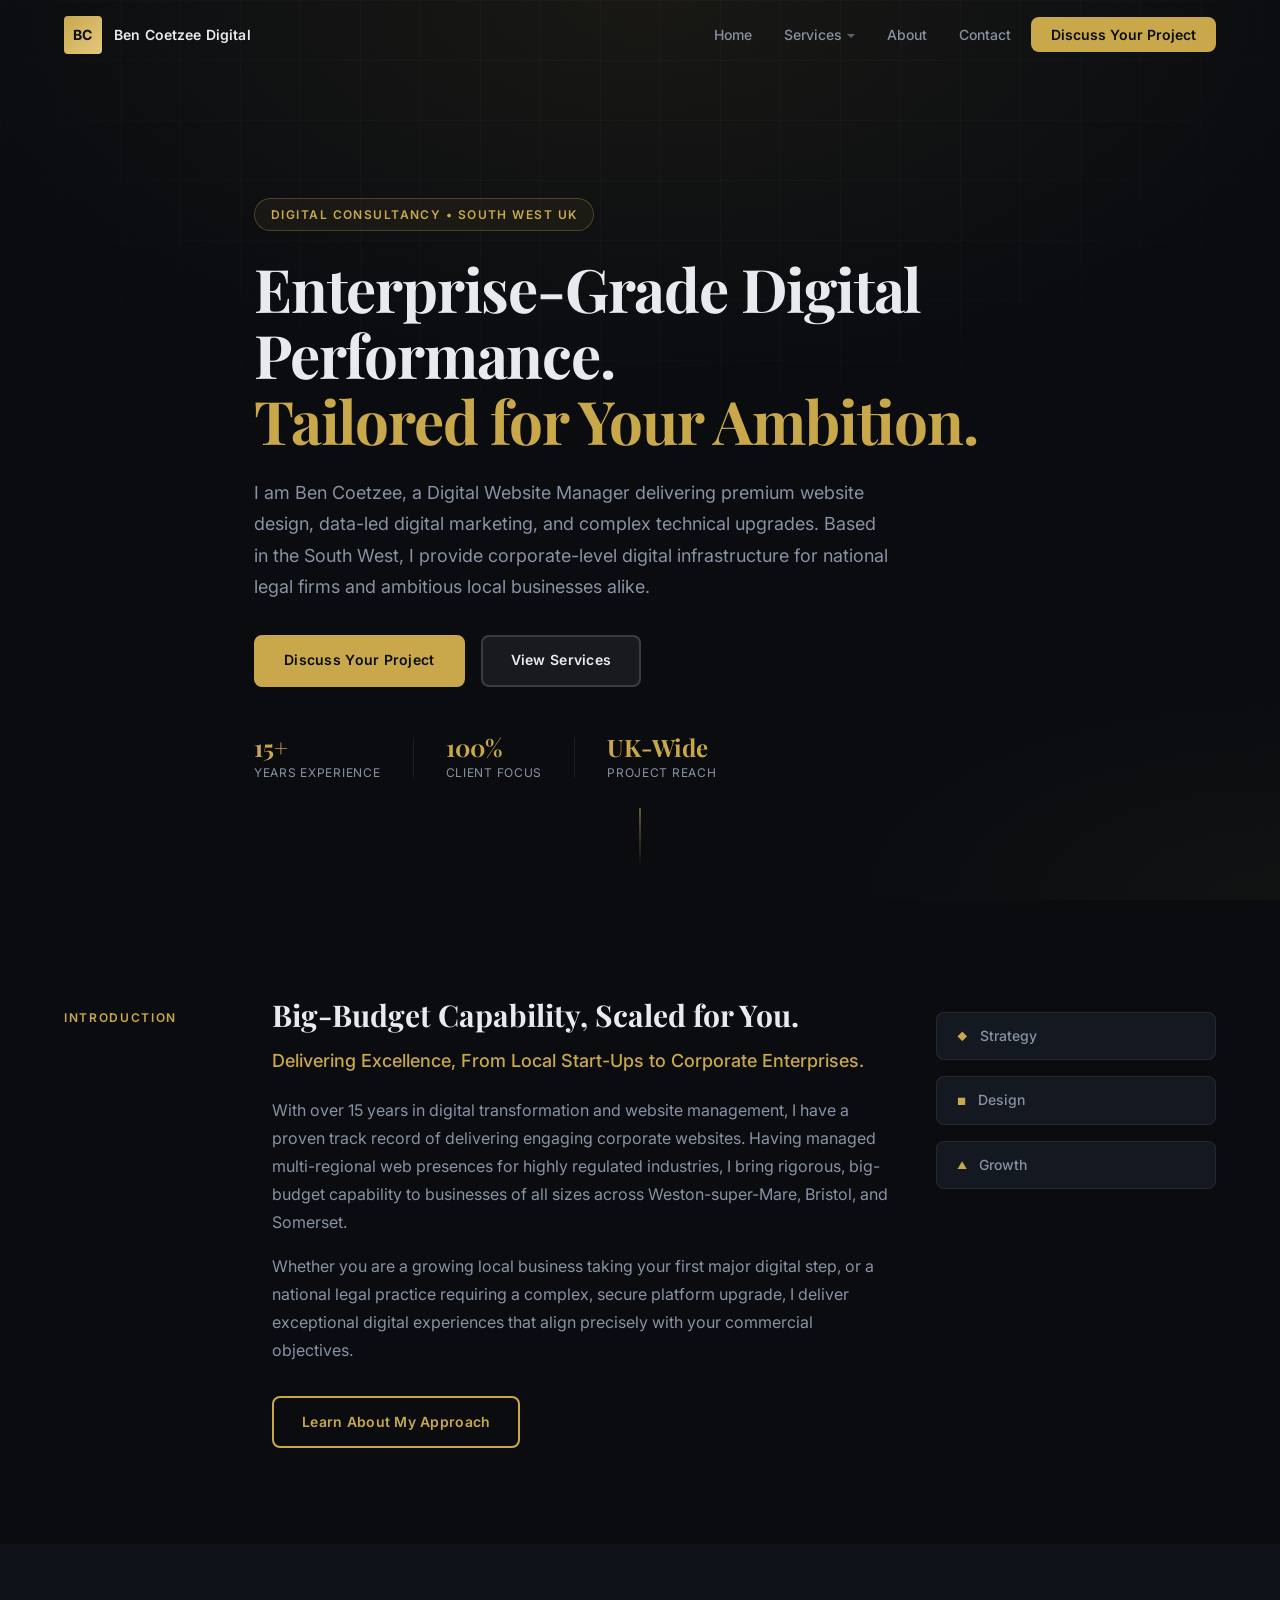
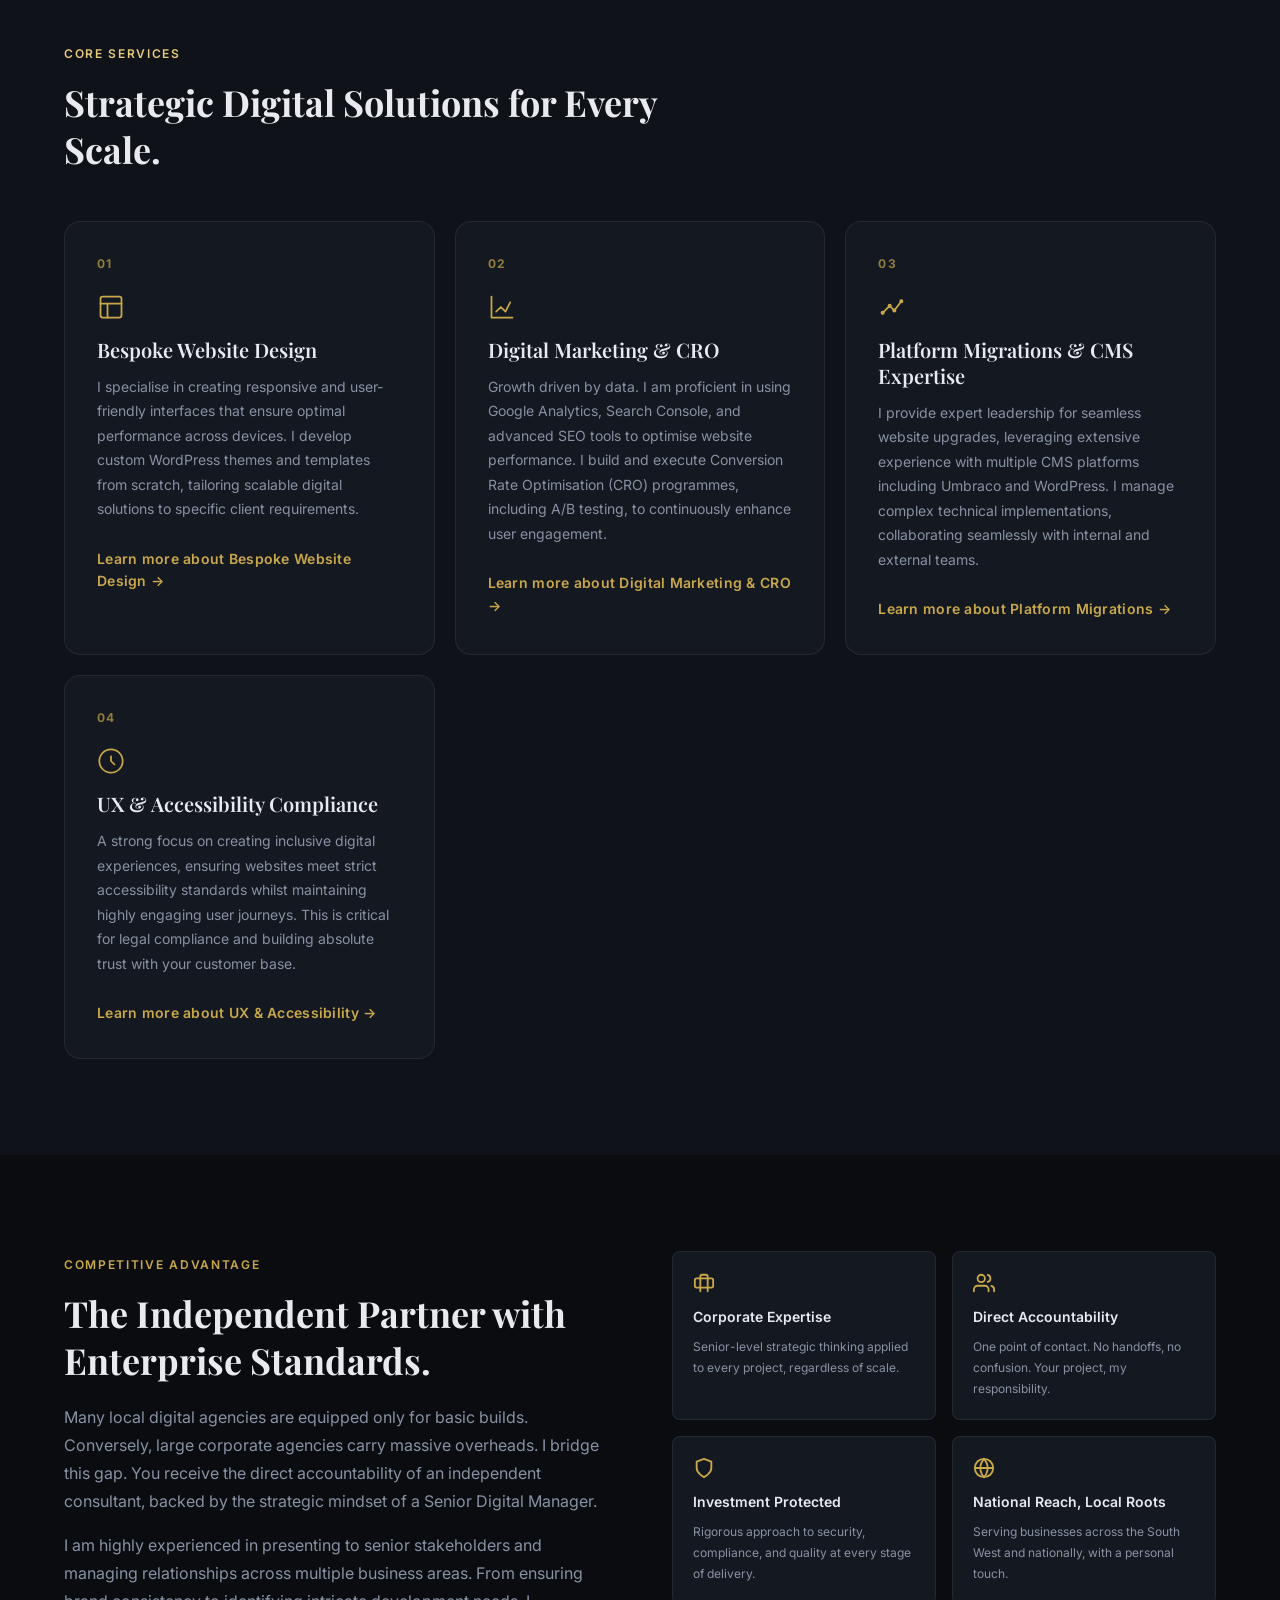
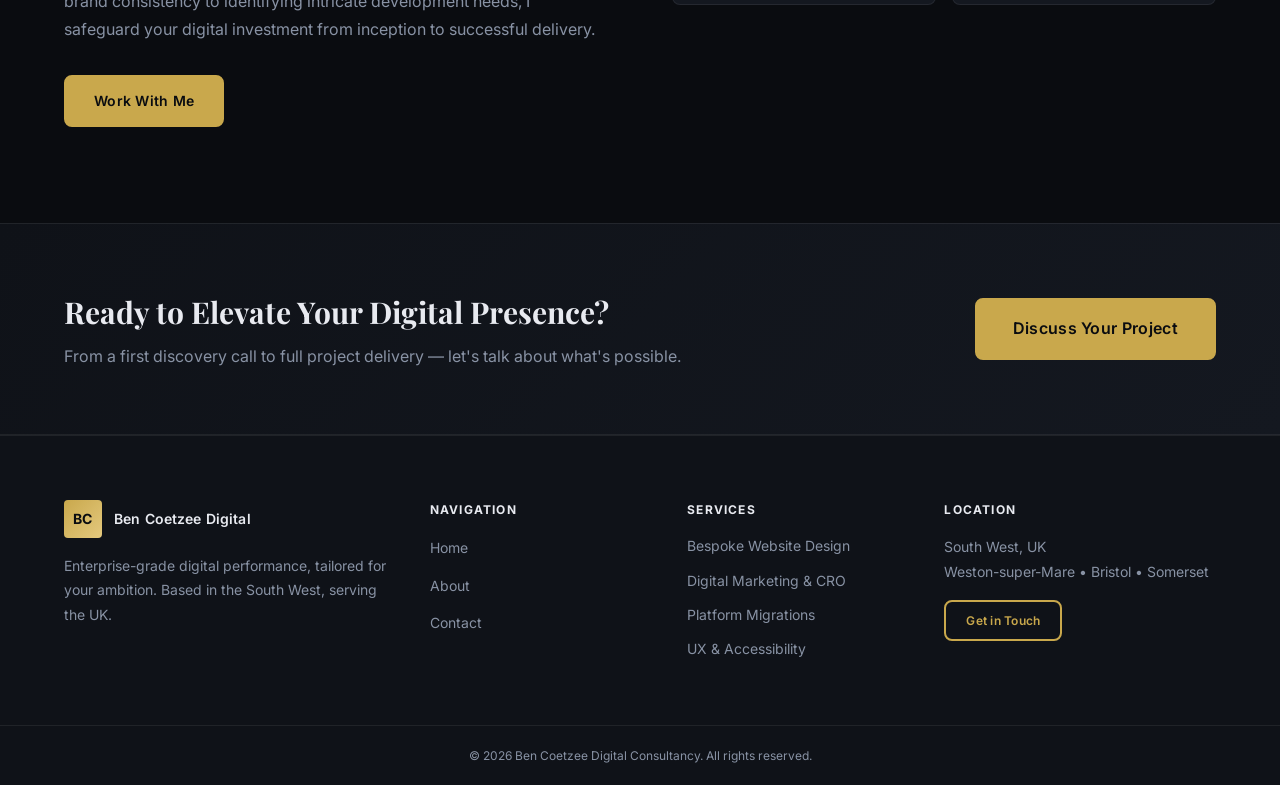
==== commit 55e009e7: "Fix heading hierarchy, add descriptive link text, defer main.js Corrects skipped heading levels (h4 " ====
--- a/index.html
+++ b/index.html
@@ -31,6 +31,7 @@
             <li><a href="service-digital-marketing.html">Digital Marketing &amp; CRO</a></li>
             <li><a href="service-platform-migrations.html">Platform Migrations</a></li>
             <li><a href="service-ux-accessibility.html">UX &amp; Accessibility</a></li>
+            <li><a href="service-seo.html">SEO</a></li>
           </ul>
         </li>
         <li><a href="about.html" class="nav__link">About</a></li>
@@ -150,7 +151,7 @@
               performance across devices. I develop custom WordPress themes and templates from
               scratch, tailoring scalable digital solutions to specific client requirements.
             </p>
-            <a href="service-bespoke-design.html" class="service-card__link">Learn More &rarr;</a>
+            <a href="service-bespoke-design.html" class="service-card__link">Learn more about Bespoke Website Design &rarr;</a>
           </article>
 
           <article class="service-card">
@@ -165,7 +166,7 @@
               Conversion Rate Optimisation (CRO) programmes, including A/B testing, to
               continuously enhance user engagement.
             </p>
-            <a href="service-digital-marketing.html" class="service-card__link">Learn More &rarr;</a>
+            <a href="service-digital-marketing.html" class="service-card__link">Learn more about Digital Marketing &amp; CRO &rarr;</a>
           </article>
 
           <article class="service-card">
@@ -180,7 +181,7 @@
               complex technical implementations, collaborating seamlessly with internal and
               external teams.
             </p>
-            <a href="service-platform-migrations.html" class="service-card__link">Learn More &rarr;</a>
+            <a href="service-platform-migrations.html" class="service-card__link">Learn more about Platform Migrations &rarr;</a>
           </article>
 
           <article class="service-card">
@@ -195,7 +196,7 @@
               This is critical for legal compliance and building absolute trust with your
               customer base.
             </p>
-            <a href="service-ux-accessibility.html" class="service-card__link">Learn More &rarr;</a>
+            <a href="service-ux-accessibility.html" class="service-card__link">Learn more about UX &amp; Accessibility &rarr;</a>
           </article>
 
         </div>
@@ -229,28 +230,28 @@
             <div class="pillar__icon">
               <svg width="22" height="22" viewBox="0 0 24 24" fill="none" stroke="currentColor" stroke-width="2" stroke-linecap="round" stroke-linejoin="round" aria-hidden="true"><path d="M20 7H4a2 2 0 0 0-2 2v6a2 2 0 0 0 2 2h16a2 2 0 0 0 2-2V9a2 2 0 0 0-2-2z"/><path d="M16 21V5a2 2 0 0 0-2-2h-4a2 2 0 0 0-2 2v16"/></svg>
             </div>
-            <h4>Corporate Expertise</h4>
+            <h3>Corporate Expertise</h3>
             <p>Senior-level strategic thinking applied to every project, regardless of scale.</p>
           </div>
           <div class="pillar">
             <div class="pillar__icon">
               <svg width="22" height="22" viewBox="0 0 24 24" fill="none" stroke="currentColor" stroke-width="2" stroke-linecap="round" stroke-linejoin="round" aria-hidden="true"><path d="M17 21v-2a4 4 0 0 0-4-4H5a4 4 0 0 0-4 4v2"/><circle cx="9" cy="7" r="4"/><path d="M23 21v-2a4 4 0 0 0-3-3.87"/><path d="M16 3.13a4 4 0 0 1 0 7.75"/></svg>
             </div>
-            <h4>Direct Accountability</h4>
+            <h3>Direct Accountability</h3>
             <p>One point of contact. No handoffs, no confusion. Your project, my responsibility.</p>
           </div>
           <div class="pillar">
             <div class="pillar__icon">
               <svg width="22" height="22" viewBox="0 0 24 24" fill="none" stroke="currentColor" stroke-width="2" stroke-linecap="round" stroke-linejoin="round" aria-hidden="true"><path d="M12 22s8-4 8-10V5l-8-3-8 3v7c0 6 8 10 8 10z"/></svg>
             </div>
-            <h4>Investment Protected</h4>
+            <h3>Investment Protected</h3>
             <p>Rigorous approach to security, compliance, and quality at every stage of delivery.</p>
           </div>
           <div class="pillar">
             <div class="pillar__icon">
               <svg width="22" height="22" viewBox="0 0 24 24" fill="none" stroke="currentColor" stroke-width="2" stroke-linecap="round" stroke-linejoin="round" aria-hidden="true"><circle cx="12" cy="12" r="10"/><line x1="2" y1="12" x2="22" y2="12"/><path d="M12 2a15.3 15.3 0 0 1 4 10 15.3 15.3 0 0 1-4 10 15.3 15.3 0 0 1-4-10 15.3 15.3 0 0 1 4-10z"/></svg>
             </div>
-            <h4>National Reach, Local Roots</h4>
+            <h3>National Reach, Local Roots</h3>
             <p>Serving businesses across the South West and nationally, with a personal touch.</p>
           </div>
         </div>
--- a/assets/css/style.css
+++ b/assets/css/style.css
@@ -212,7 +212,7 @@
 }
 
 .deliverable-card {
-  padding: var(--space-7);
+  padding: 1em;
   background: var(--clr-surface);
   border: 1px solid var(--clr-border);
   border-radius: var(--radius-lg);
@@ -235,8 +235,17 @@
 }
 
 .deliverable-card__icon {
+  display: inline-flex;
+  align-items: center;
+  justify-content: center;
+  width: 44px;
+  height: 44px;
+  border-radius: var(--radius-md);
+  background: rgba(201, 168, 76, 0.1);
+  border: 1px solid rgba(201, 168, 76, 0.2);
   color: var(--clr-gold);
   margin-bottom: var(--space-4);
+  flex-shrink: 0;
 }
 
 .deliverable-card h3 {
@@ -272,7 +281,7 @@
 }
 
 .process-step {
-  padding: var(--space-7);
+  padding: 1em;
   background: var(--clr-surface);
   border: 1px solid var(--clr-border);
   border-radius: var(--radius-lg);
@@ -415,7 +424,7 @@
   display: flex;
   flex-direction: column;
   gap: var(--space-3);
-  padding: var(--space-7);
+  padding: 1em;
   background: var(--clr-surface);
   border: 1px solid var(--clr-border);
   border-radius: var(--radius-lg);
@@ -1393,7 +1402,7 @@
   margin-bottom: var(--space-3);
 }
 
-.pillar h4 {
+.pillar h3 {
   font-size: var(--text-sm);
   font-weight: 600;
   color: var(--clr-text);
